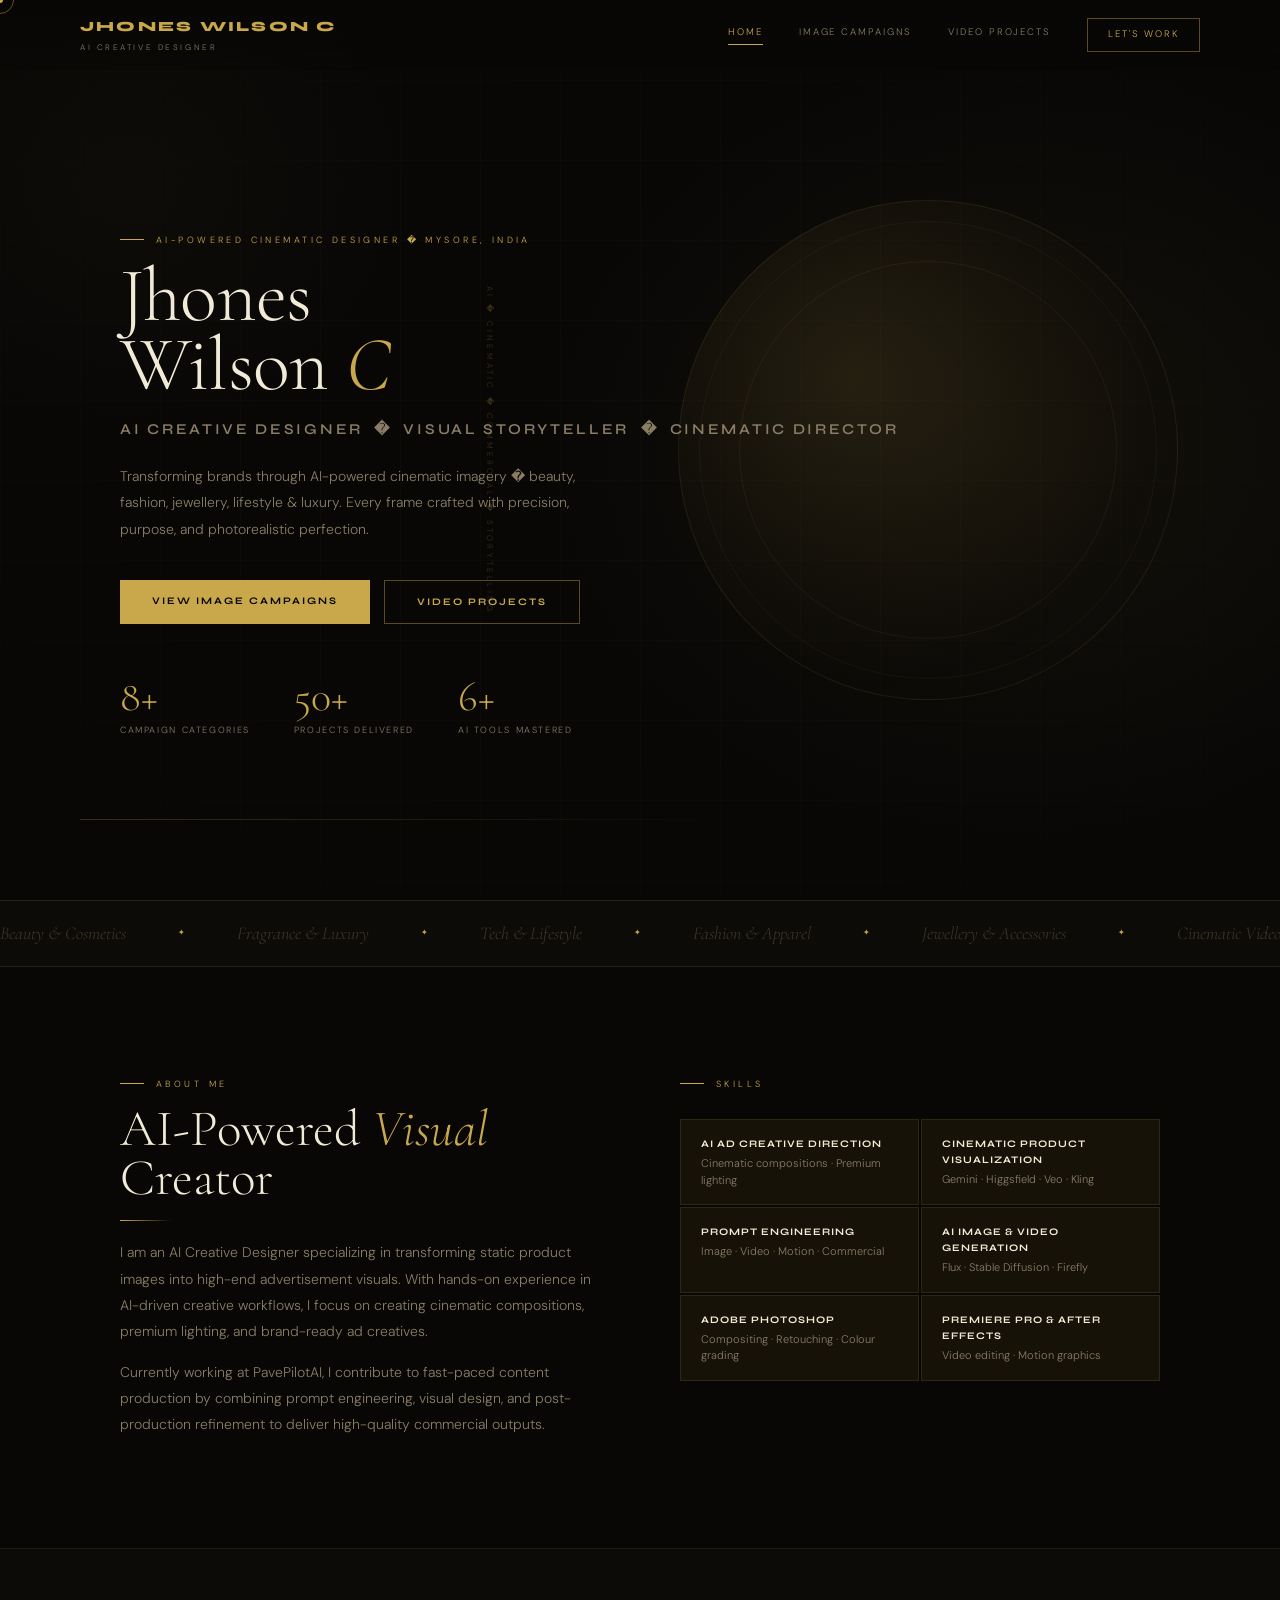
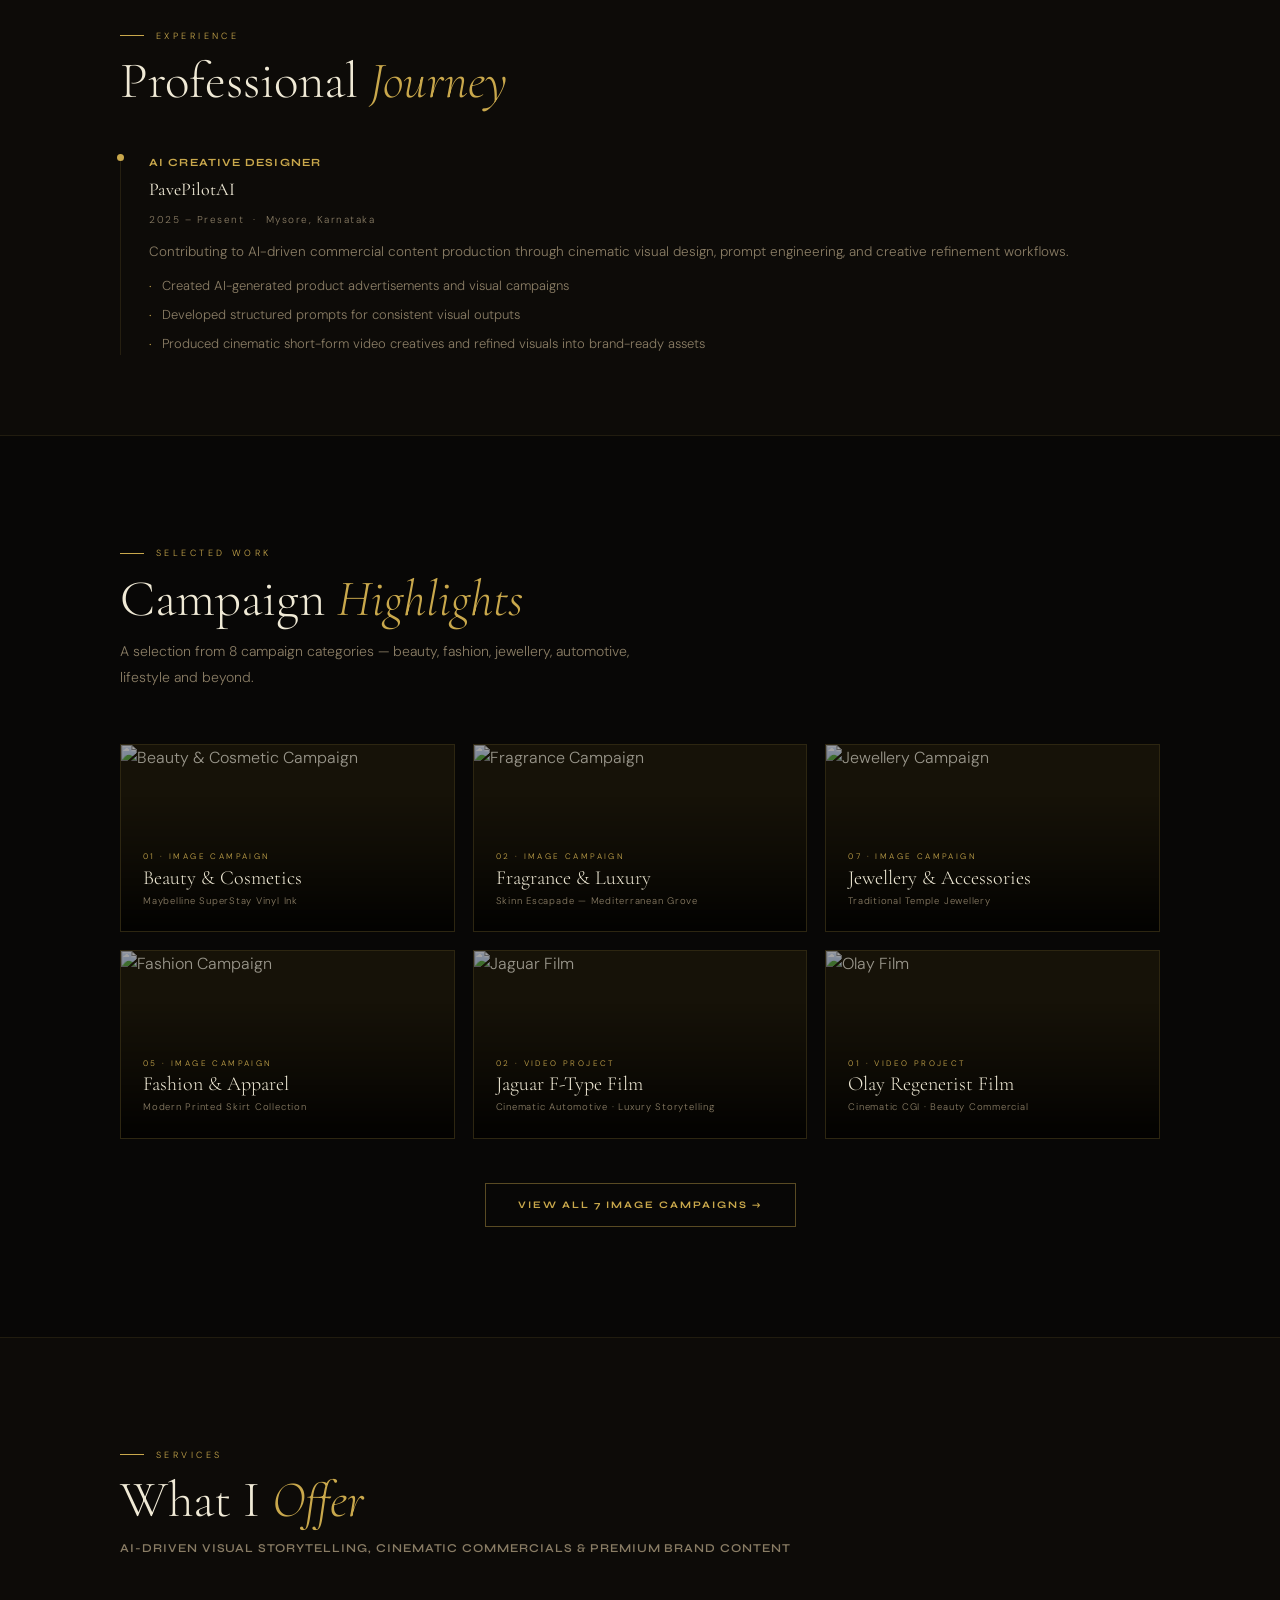
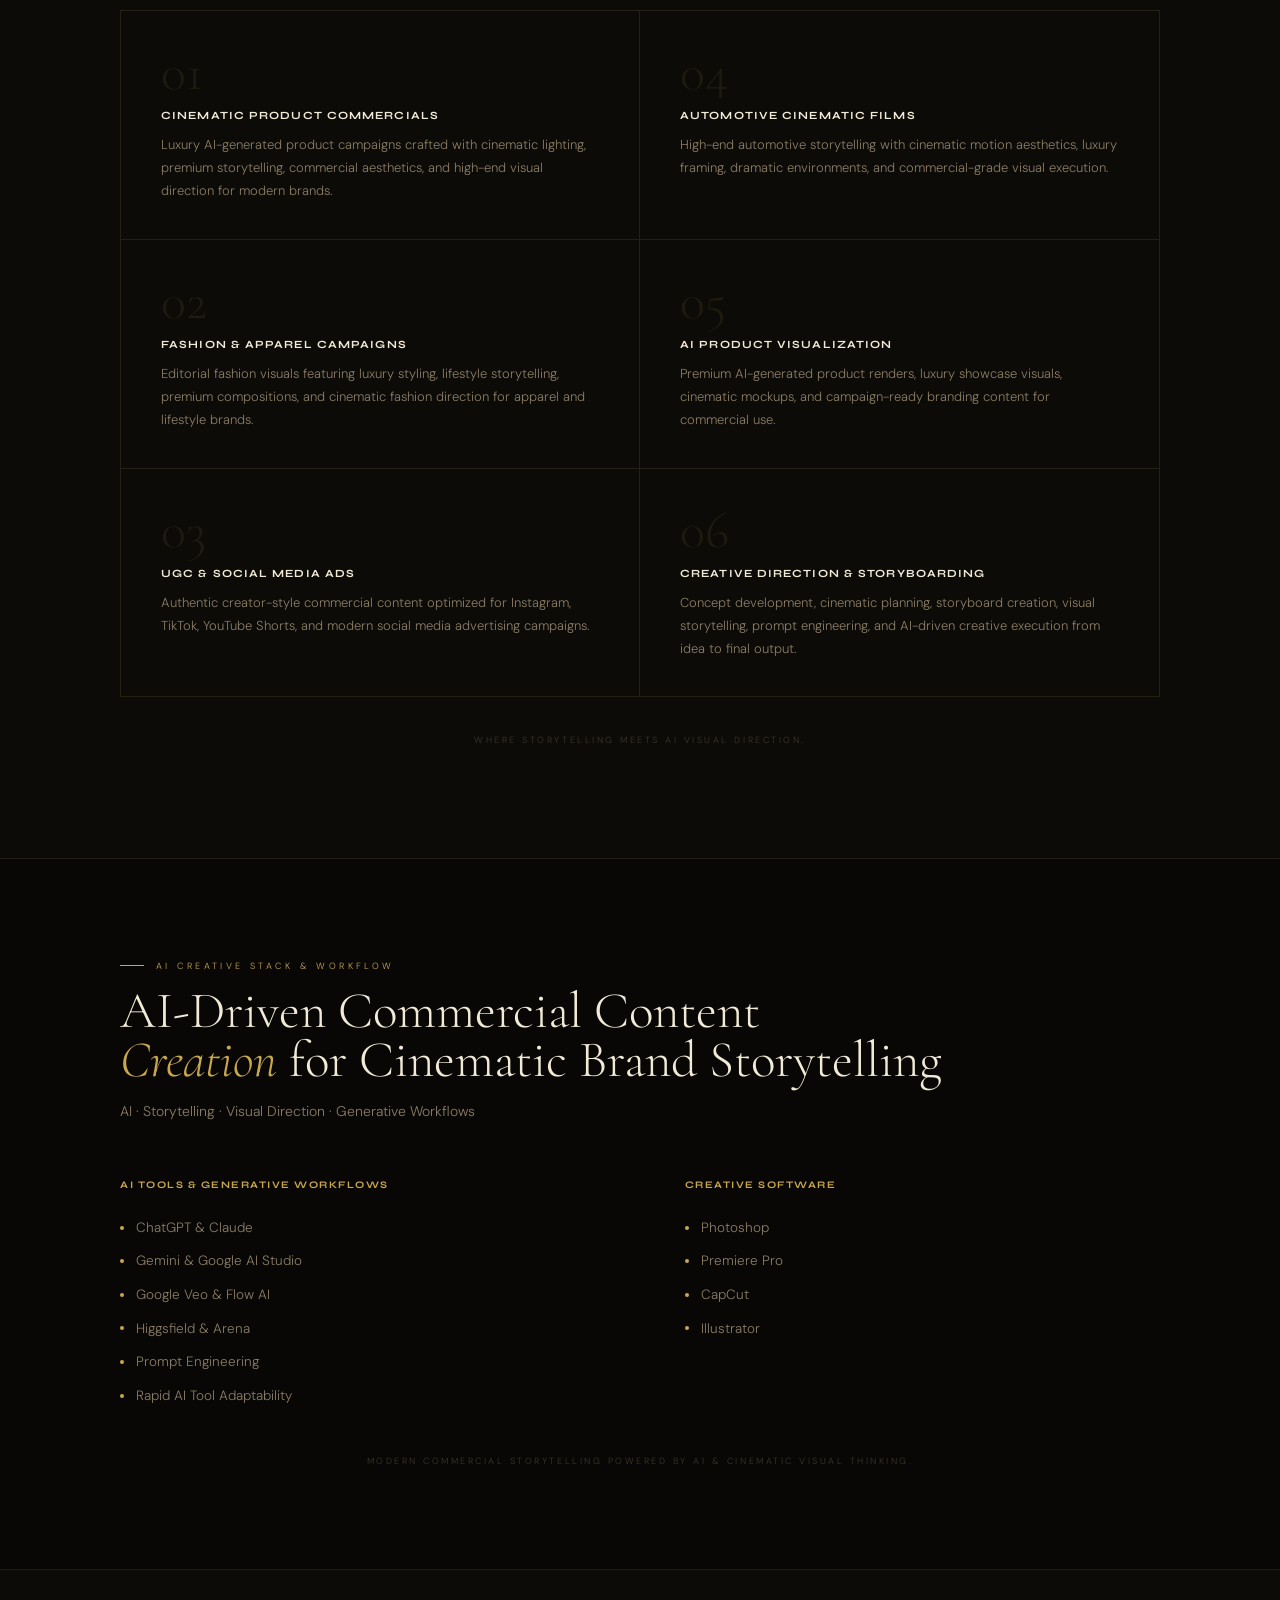
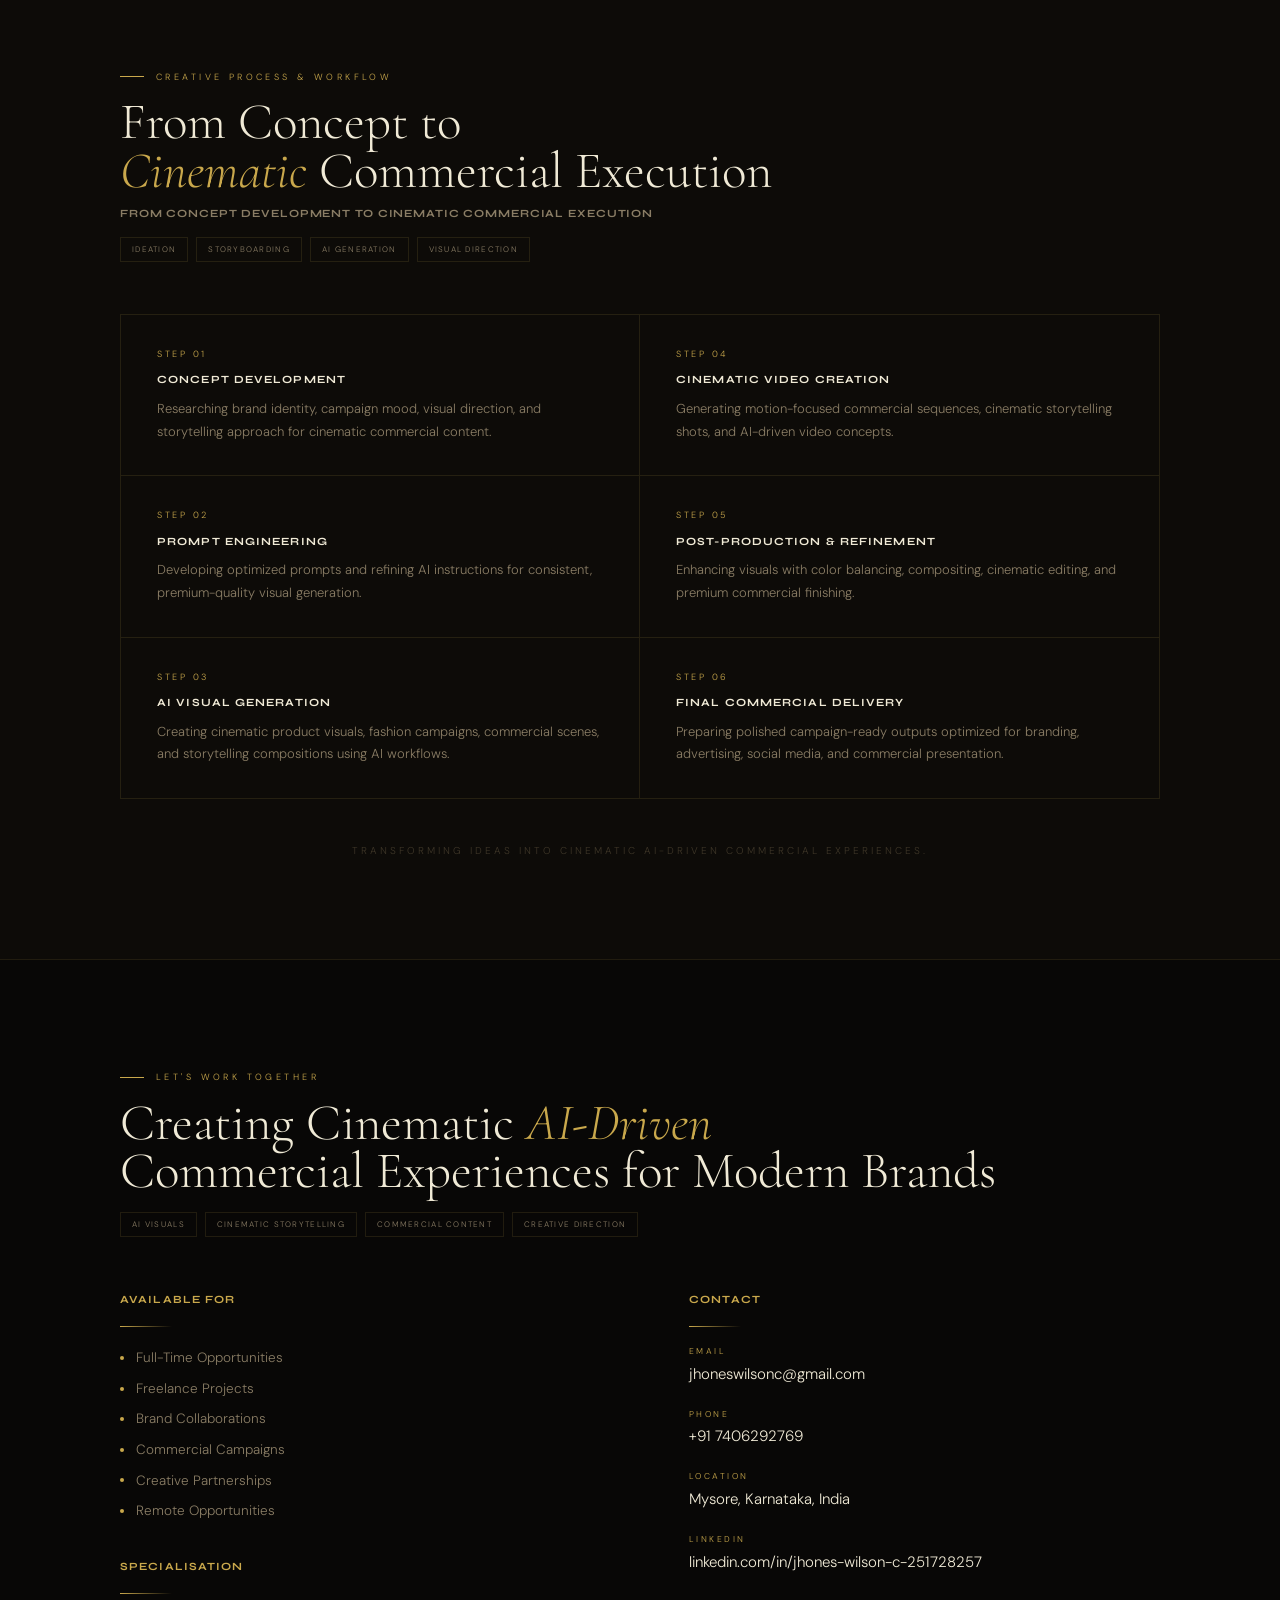
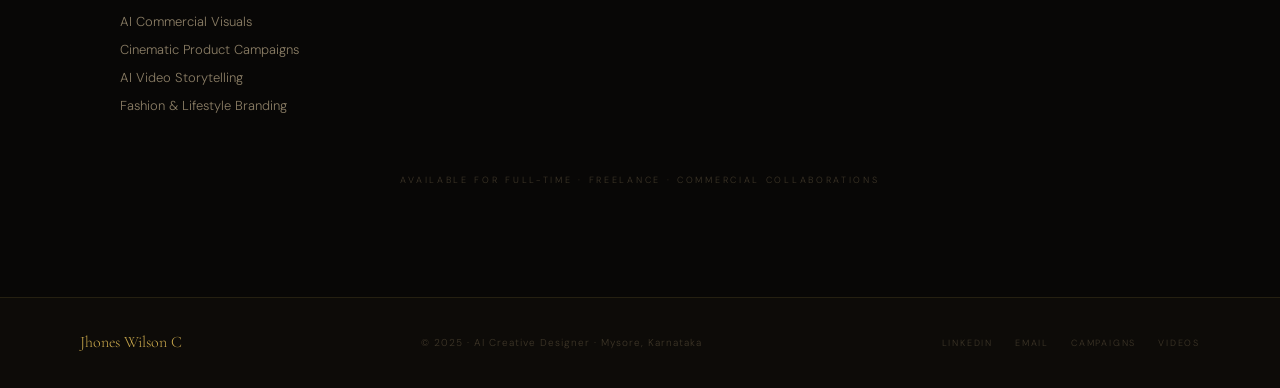
==== index.html @ eb91602b "Add files via upload" ====
<!DOCTYPE html>
<html lang="en">
<head>
  <meta charset="UTF-8">
  <meta name="viewport" content="width=device-width, initial-scale=1.0">
  <title>Jhones Wilson C — AI Creative Designer</title>
  <meta name="description" content="AI Creative Designer specializing in AI-powered cinematic product ads and visual content for modern brands.">
  <link rel="stylesheet" href="shared.css">
  <style>

  /* ── HERO ── */
  .hero {
    min-height: 100vh;
    display: flex;
    align-items: center;
    position: relative;
    overflow: hidden;
    padding-top: 70px;
  }
  .hero-bg {
    position: absolute; inset: 0;
    background:
      radial-gradient(ellipse 60% 70% at 80% 50%, rgba(201,168,76,.06) 0%, transparent 65%),
      radial-gradient(ellipse 40% 50% at 10% 20%, rgba(201,168,76,.03) 0%, transparent 60%);
  }
  /* Animated grid lines */
  .hero-grid {
    position: absolute; inset: 0;
    background-image:
      linear-gradient(rgba(201,168,76,.04) 1px, transparent 1px),
      linear-gradient(90deg, rgba(201,168,76,.04) 1px, transparent 1px);
    background-size: 80px 80px;
    opacity: .52;
    mask-image: radial-gradient(ellipse 80% 80% at 50% 50%, black 40%, transparent 100%);
  }
  /* Floating orb */
  .hero-orb {
    position: absolute; right: 8%; top: 50%;
    transform: translateY(-50%);
    width: min(500px, 42vw); height: min(500px, 42vw);
    border-radius: 50%;
    background: radial-gradient(circle at 35% 35%, rgba(201,168,76,.12) 0%, rgba(201,168,76,.04) 40%, transparent 70%);
    border: 1px solid rgba(201,168,76,.1);
    animation: orbFloat 8s ease-in-out infinite;
  }
  .hero-orb::before {
    content:''; position:absolute; inset:20px; border-radius:50%;
    border: 1px solid rgba(201,168,76,.06);
    animation: orbFloat 8s ease-in-out infinite reverse;
  }
  .hero-orb::after {
    content:''; position:absolute; inset:60px; border-radius:50%;
    border: 1px solid rgba(201,168,76,.08);
  }
  @keyframes orbFloat {
    0%,100% { transform:translateY(-50%) scale(1); }
    50%      { transform:translateY(calc(-50% - 18px)) scale(1.03); }
  }
  /* Vertical text decoration */
  .hero-vtext {
    position: absolute; right: calc(8% + min(500px,42vw) + 24px); top: 50%;
    transform: translateY(-50%) rotate(90deg);
    transform-origin: center;
    font-size: 8px; letter-spacing: .4em; text-transform: uppercase;
    color: rgba(201,168,76,.25); white-space: nowrap;
  }
    /* Horizontal decorative line */
  .hero-line {
    position: absolute; bottom: 80px; left: var(--pad); right: 42%;
    height: 1px;
    background: linear-gradient(to right, var(--gold), transparent);
    opacity: .25;
    animation: lineGrow 1.5s 1.2s both;
  }
  @keyframes lineGrow { from{transform:scaleX(0); transform-origin:left} to{transform:scaleX(1)} }

  .hero-inner {
    position: relative; z-index: 2;
    max-width: var(--max); margin: 0 auto; padding: 0 var(--pad);
    width: 100%;
    display: grid;
    justify-items: start;
    align-content: center;
  }
  .hero-eyebrow { animation: heroFU .8s .1s both; }
  .hero-name    { animation: heroFU .8s .25s both; }
  .hero-role    { animation: heroFU .8s .4s both; }
  .hero-desc    { animation: heroFU .8s .55s both; max-width: 500px; margin-top: 22px; }
  .hero-cta     { animation: heroFU .8s .7s both; display:flex; gap:14px; flex-wrap:wrap; margin-top:38px; }
  .hero-stats   { animation: heroFU .8s .85s both; display:flex; gap:44px; flex-wrap:wrap; margin-top:52px; }
  @keyframes heroFU { from{opacity:0;transform:translateY(22px)} to{opacity:1;transform:none} }

  .hero-role {
    font-family: 'Syne', sans-serif; font-size: clamp(11px,1.4vw,15px);
    font-weight: 600; letter-spacing: .18em; text-transform: uppercase;
    color: var(--muted); margin-top: 18px;
  }
  .stat-num { font-family:'Cormorant Garamond',serif; font-size:42px; font-weight:300; color:var(--gold); line-height:1; }
  .stat-lbl { font-size:9px; letter-spacing:.18em; text-transform:uppercase; color:var(--muted); margin-top:5px; }

  /* ── ABOUT ── */
  .about-section { padding: 110px 0; }
  .about-grid { display:grid; grid-template-columns:1fr 1fr; gap:80px; align-items:start; }
  .skills-grid { display:grid; grid-template-columns:1fr 1fr; gap:2px; margin-top:28px; }
  .skill-card {
    padding:16px 20px; background:var(--surf); border:1px solid var(--bdr);
    position:relative; overflow:hidden; transition:background .3s, border-color .3s;
  }
  .skill-card::before {
    content:''; position:absolute; left:0; top:0; bottom:0; width:2px;
    background:var(--gold); transform:scaleY(0); transform-origin:bottom; transition:transform .3s;
  }
  .skill-card:hover { background:var(--surf2); border-color:var(--bdr-h); }
  .skill-card:hover::before { transform:scaleY(1); }
  .skill-name { font-family:'Syne',sans-serif; font-size:10px; font-weight:700; letter-spacing:.1em; text-transform:uppercase; }
  .skill-tools { font-size:11px; color:var(--muted); margin-top:3px; line-height:1.5; }

  /* ── EXPERIENCE ── */
  .exp-section { padding:80px 0; }
  .exp-card { border-left:1px solid var(--bdr); padding-left:28px; position:relative; }
  .exp-card::before { content:''; position:absolute; left:-4px; top:0; width:7px; height:7px; border-radius:50%; background:var(--gold); }
  .exp-role { font-family:'Syne',sans-serif; font-size:11px; font-weight:700; letter-spacing:.1em; text-transform:uppercase; color:var(--gold); }
  .exp-company { font-size:18px; color:var(--txt); margin-top:4px; font-family:'Cormorant Garamond',serif; font-weight:400; }
  .exp-period { font-size:10px; letter-spacing:.15em; color:var(--muted); margin-top:8px; }
  .exp-desc { font-size:13.5px; color:var(--muted); margin-top:12px; line-height:1.78; }
  .exp-bullets { list-style:none; margin-top:12px; display:flex; flex-direction:column; gap:7px; }
  .exp-bullets li { font-size:13px; color:var(--muted); display:flex; gap:10px; align-items:flex-start; }
  .exp-bullets li::before { content:'·'; color:var(--gold); flex-shrink:0; margin-top:1px; }

  /* ── WORK PREVIEW ── */
  .work-section { padding:110px 0; }
  .preview-grid { display:grid; grid-template-columns:repeat(3,minmax(0,1fr)); gap:18px; margin-top:54px; align-items:stretch; }
  .preview-card {
    position:relative; overflow:hidden; background:var(--surf);
    aspect-ratio:16/9; min-height:100%; cursor:none; display:block;
    border:1px solid var(--bdr);
  }
  .preview-card img {
    width:100%; height:100%; object-fit:cover; object-position:center;
    transition:transform .85s cubic-bezier(.16,1,.3,1), filter .85s cubic-bezier(.16,1,.3,1);
    filter:brightness(.64) saturate(.86);
    will-change:transform;
  }
  .preview-card:hover img { transform:scale(1.045); filter:brightness(.86) saturate(1); }
  .preview-overlay {
    position:absolute; inset:0;
    background:linear-gradient(to top, rgba(0,0,0,.88) 0%, rgba(0,0,0,.32) 42%, transparent 72%);
    display:flex; flex-direction:column; justify-content:flex-end; padding:22px;
  }
  .preview-cat  { font-size:8px; letter-spacing:.3em; text-transform:uppercase; color:var(--gold); }
  .preview-title { font-family:'Cormorant Garamond',serif; font-size:20px; color:var(--txt); margin-top:4px; line-height:1.1; }
  .preview-sub  { font-size:9.5px; color:var(--muted); margin-top:5px; letter-spacing:.08em; }
  .preview-arr  { position:absolute; top:14px; right:14px; width:28px; height:28px; border:1px solid rgba(201,168,76,.3); display:flex; align-items:center; justify-content:center; color:var(--gold); font-size:12px; opacity:0; transition:opacity .3s; }
  .preview-card:hover .preview-arr { opacity:1; }
  .view-all-wrap { text-align:center; padding-top:44px; }

  /* ── SERVICES ── */
  .services-section { padding:110px 0; }
  .services-intro { font-family:'Syne',sans-serif; font-size:12px; font-weight:600; letter-spacing:.08em; text-transform:uppercase; color:var(--muted); max-width:800px; margin-top:14px; line-height:1.6; }
  .services-grid { display:grid; grid-template-columns:1fr 1fr; gap:0; margin-top:52px; border:1px solid var(--bdr); }
  .service-item {
    padding:36px 40px; border-right:1px solid var(--bdr); border-bottom:1px solid var(--bdr);
    position:relative; overflow:hidden; transition:background .35s;
  }
  .service-item:nth-child(even) { border-right:0; }
  .service-item:nth-last-child(-n+2) { border-bottom:0; }
  .service-item::after { content:''; position:absolute; bottom:0; left:40px; right:40px; height:1px; background:var(--gold); transform:scaleX(0); transition:transform .35s; }
  .service-item:hover { background:var(--surf); }
  .service-item:hover::after { transform:scaleX(1); }
  .service-num  { font-family:'Cormorant Garamond',serif; font-size:52px; font-weight:300; color:rgba(201,168,76,.1); line-height:1; }
  .service-name { font-family:'Syne',sans-serif; font-size:11px; font-weight:700; letter-spacing:.1em; text-transform:uppercase; margin-top:8px; }
  .service-desc { font-size:13px; color:var(--muted); margin-top:10px; line-height:1.75; }

  /* ── AI STACK ── */
  .stack-section { padding:100px 0; }
  .stack-cols { display:grid; grid-template-columns:1fr 1px 1fr; gap:0; margin-top:52px; align-items:start; }
  .stack-divider { background:var(--bdr); }
  .stack-col { padding:0 44px; }
  .stack-col:first-child { padding-left:0; }
  .stack-col:last-child  { padding-right:0; }
  .stack-col-title { font-family:'Syne',sans-serif; font-size:10px; font-weight:700; letter-spacing:.15em; text-transform:uppercase; color:var(--gold); margin-bottom:24px; }
  .stack-list { list-style:none; display:flex; flex-direction:column; gap:12px; }
  .stack-list li { font-size:13.5px; color:var(--muted); display:flex; align-items:center; gap:12px; }
  .stack-list li::before { content:''; width:4px; height:4px; background:var(--gold); border-radius:50%; flex-shrink:0; }

  /* ── WORKFLOW ── */
  .workflow-section { padding:100px 0; }
  .workflow-intro { font-family:'Syne',sans-serif; font-size:11px; font-weight:700; letter-spacing:.08em; text-transform:uppercase; color:var(--muted); margin-top:10px; }
  .workflow-tags  { display:flex; flex-wrap:wrap; gap:8px; margin-top:14px; }
  .workflow-grid  { display:grid; grid-template-columns:1fr 1fr; gap:0; margin-top:52px; border:1px solid var(--bdr); }
  .wf-item {
    padding:32px 36px; border-right:1px solid var(--bdr); border-bottom:1px solid var(--bdr);
    transition:background .3s;
  }
  .wf-item:nth-child(even) { border-right:0; }
  .wf-item:nth-last-child(-n+2) { border-bottom:0; }
  .wf-item:hover { background:var(--surf); }
  .wf-step { font-size:9px; letter-spacing:.28em; color:var(--gold); text-transform:uppercase; margin-bottom:10px; }
  .wf-title { font-family:'Syne',sans-serif; font-size:11px; font-weight:700; letter-spacing:.1em; text-transform:uppercase; }
  .wf-desc { font-size:13px; color:var(--muted); margin-top:9px; line-height:1.75; }
  .workflow-tagline { text-align:center; padding-top:44px; font-size:10px; letter-spacing:.3em; text-transform:uppercase; color:var(--dim); }

  /* ── CONTACT ── */
  .contact-section { padding:110px 0; }
  .contact-grid { display:grid; grid-template-columns:1fr 1px 1fr; gap:0; margin-top:54px; align-items:start; }
  .contact-divider { background:var(--bdr); }
  .contact-col { padding:0 48px; }
  .contact-col:first-child { padding-left:0; }
  .contact-col:last-child  { padding-right:0; }
  .avail-list { list-style:none; display:flex; flex-direction:column; gap:9px; margin-top:20px; }
  .avail-list li { font-size:13.5px; color:var(--muted); display:flex; align-items:center; gap:12px; }
  .avail-list li::before { content:''; width:4px; height:4px; background:var(--gold); border-radius:50%; flex-shrink:0; }
  .spec-list { list-style:none; display:flex; flex-direction:column; gap:7px; margin-top:14px; }
  .spec-list li { font-size:13px; color:var(--muted); }
  .contact-detail { display:flex; flex-direction:column; gap:22px; }
  .cd-label { font-size:8.5px; letter-spacing:.3em; text-transform:uppercase; color:var(--gold); margin-bottom:3px; }
  .cd-value { font-size:15px; color:var(--txt); }
  .cd-value a { color:var(--txt); transition:color .3s; }
  .cd-value a:hover { color:var(--gold); }
  .contact-tagline { text-align:center; padding-top:56px; font-size:9px; letter-spacing:.3em; text-transform:uppercase; color:var(--dim); }

  /* RESPONSIVE */
  @media(max-width:900px) {
    .about-grid, .contact-grid, .stack-cols { grid-template-columns:1fr; }
    .stack-divider, .contact-divider { display:none; }
    .stack-col, .contact-col { padding:0; }
    .stack-col + .stack-col { margin-top:36px; }
    .contact-col + .contact-col { margin-top:36px; }
    .services-grid, .workflow-grid { grid-template-columns:1fr; }
    .service-item { border-right:0; }
    .service-item:nth-last-child(-n+2) { border-bottom:1px solid var(--bdr); }
    .service-item:last-child { border-bottom:0; }
    .wf-item { border-right:0; }
    .wf-item:nth-last-child(-n+2) { border-bottom:1px solid var(--bdr); }
    .wf-item:last-child { border-bottom:0; }
    .preview-grid { grid-template-columns:1fr 1fr; gap:14px; }
    .hero-orb { display:none; }
    .hero-vtext { display:none; }
    .hero-stats { gap:24px; }
    .stat-num { font-size:32px; }
    .skills-grid { grid-template-columns:1fr; }
    .about-section, .work-section, .services-section, .stack-section, .workflow-section, .contact-section { padding:70px 0; }
    .exp-section { padding:60px 0; }
  }
  @media(max-width:620px) {
    .preview-grid { grid-template-columns:1fr; }
    .preview-overlay { padding:18px; }
    .hero-stats { margin-top:44px; padding-top:20px; }
  }
  </style>
</head>
<body>

<div class="cur"></div>
<div class="cur-r"></div>

<!-- NAV -->
<nav class="nav">
  <a class="nav-logo" href="index.html">
    <div class="nav-logo-main">JHONES WILSON C</div>
    <div class="nav-logo-sub">AI Creative Designer</div>
  </a>
  <div class="nav-links">
    <a href="index.html"   class="nav-a on">Home</a>
    <a href="images.html"  class="nav-a">Image Campaigns</a>
    <a href="videos.html"  class="nav-a">Video Projects</a>
    <a href="#contact"     class="nav-a nav-cta">Let's Work</a>
  </div>
  <button class="hamburger" onclick="toggleMob()">
    <span></span><span></span><span></span>
  </button>
</nav>
<div class="mob-nav">
  <a href="index.html"  onclick="toggleMob()">Home</a>
  <a href="images.html" onclick="toggleMob()">Image Campaigns</a>
  <a href="videos.html" onclick="toggleMob()">Video Projects</a>
  <a href="#contact"    onclick="toggleMob()">Let's Work</a>
</div>

<!-- LIGHTBOX -->
<div class="lb" id="lb" onclick="closeLB()">
  <button class="lb-close" onclick="closeLB()">✕</button>
  <img src="" alt="" onclick="event.stopPropagation()">
  <div class="lb-hint">ESC or click outside to close</div>
</div>

<!-- ══════════════════════════════════════ -->
<!-- HERO                                   -->
<!-- ══════════════════════════════════════ -->
<section class="hero">
  <div class="hero-bg"></div>
  <div class="hero-grid"></div>
  <div class="hero-orb"></div>
  <div class="hero-vtext">AI � CINEMATIC � COMMERCIAL � STORYTELLING</div>
  <div class="hero-line"></div>
  <div class="hero-inner">
    <div class="eyebrow hero-eyebrow">AI-Powered Cinematic Designer � Mysore, India</div>
    <h1 class="heading-xl hero-name">
      Jhones<br>Wilson <em class="gold">C</em>
    </h1>
    <p class="hero-role">AI Creative Designer &nbsp;�&nbsp; Visual Storyteller &nbsp;�&nbsp; Cinematic Director</p>
    <p class="body-text hero-desc">
      Transforming brands through AI-powered cinematic imagery � beauty, fashion, jewellery, lifestyle & luxury. Every frame crafted with precision, purpose, and photorealistic perfection.
    </p>
    <div class="hero-cta">
      <a href="images.html" class="btn btn-gold">View Image Campaigns</a>
      <a href="videos.html" class="btn btn-outline">Video Projects</a>
    </div>
    <div class="hero-stats">
      <div>
        <div class="stat-num">8+</div>
        <div class="stat-lbl">Campaign Categories</div>
      </div>
      <div>
        <div class="stat-num">50+</div>
        <div class="stat-lbl">Projects Delivered</div>
      </div>
      <div>
        <div class="stat-num">6+</div>
        <div class="stat-lbl">AI Tools Mastered</div>
      </div>
    </div>
  </div>
</section>

<!-- MARQUEE -->
<div class="mq-wrap">
  <div class="mq-track">
    <div class="mq-item">Beauty & Cosmetics</div>
    <div class="mq-item">Fragrance & Luxury</div>
    <div class="mq-item">Tech & Lifestyle</div>
    <div class="mq-item">Fashion & Apparel</div>
    <div class="mq-item">Jewellery & Accessories</div>
    <div class="mq-item">Cinematic Video</div>
    <div class="mq-item">Ethnic & Lifestyle</div>
    <div class="mq-item">Home & Lifestyle</div>
    <div class="mq-item">Beauty & Cosmetics</div>
    <div class="mq-item">Fragrance & Luxury</div>
    <div class="mq-item">Tech & Lifestyle</div>
    <div class="mq-item">Fashion & Apparel</div>
    <div class="mq-item">Jewellery & Accessories</div>
    <div class="mq-item">Cinematic Video</div>
    <div class="mq-item">Ethnic & Lifestyle</div>
    <div class="mq-item">Home & Lifestyle</div>
  </div>
</div>

<!-- ══════════════════════════════════════ -->
<!-- ABOUT                                  -->
<!-- ══════════════════════════════════════ -->
<section class="about-section" id="about">
  <div class="container">
    <div class="about-grid">

      <!-- LEFT: TEXT -->
      <div class="rv">
        <div class="eyebrow">About Me</div>
        <h2 class="heading-lg">AI-Powered <em class="gold">Visual</em><br>Creator</h2>
        <div class="rule"></div>
        <p class="body-text">
          I am an AI Creative Designer specializing in transforming static product images into high-end advertisement visuals. With hands-on experience in AI-driven creative workflows, I focus on creating cinematic compositions, premium lighting, and brand-ready ad creatives.
        </p>
        <p class="body-text" style="margin-top:14px;">
          Currently working at PavePilotAI, I contribute to fast-paced content production by combining prompt engineering, visual design, and post-production refinement to deliver high-quality commercial outputs.
        </p>
      </div>

      <!-- RIGHT: SKILLS -->
      <div class="rv d2">
        <div class="eyebrow">Skills</div>
        <div class="skills-grid">
          <div class="skill-card">
            <div class="skill-name">AI Ad Creative Direction</div>
            <div class="skill-tools">Cinematic compositions · Premium lighting</div>
          </div>
          <div class="skill-card">
            <div class="skill-name">Cinematic Product Visualization</div>
            <div class="skill-tools">Gemini · Higgsfield · Veo · Kling</div>
          </div>
          <div class="skill-card">
            <div class="skill-name">Prompt Engineering</div>
            <div class="skill-tools">Image · Video · Motion · Commercial</div>
          </div>
          <div class="skill-card">
            <div class="skill-name">AI Image & Video Generation</div>
            <div class="skill-tools">Flux · Stable Diffusion · Firefly</div>
          </div>
          <div class="skill-card">
            <div class="skill-name">Adobe Photoshop</div>
            <div class="skill-tools">Compositing · Retouching · Colour grading</div>
          </div>
          <div class="skill-card">
            <div class="skill-name">Premiere Pro & After Effects</div>
            <div class="skill-tools">Video editing · Motion graphics</div>
          </div>
        </div>
      </div>

    </div>
  </div>
</section>

<div class="section-divider"></div>

<!-- ══════════════════════════════════════ -->
<!-- EXPERIENCE                             -->
<!-- ══════════════════════════════════════ -->
<section class="exp-section section-alt" id="experience">
  <div class="container">
    <div class="rv"><div class="eyebrow">Experience</div><h2 class="heading-lg">Professional <em class="gold">Journey</em></h2></div>
    <div style="margin-top:48px; display:flex; flex-direction:column; gap:40px;">

      <div class="exp-card rv d1">
        <div class="exp-role">AI Creative Designer</div>
        <div class="exp-company">PavePilotAI</div>
        <div class="exp-period">2025 – Present &nbsp;·&nbsp; Mysore, Karnataka</div>
        <p class="exp-desc">Contributing to AI-driven commercial content production through cinematic visual design, prompt engineering, and creative refinement workflows.</p>
        <ul class="exp-bullets">
          <li>Created AI-generated product advertisements and visual campaigns</li>
          <li>Developed structured prompts for consistent visual outputs</li>
          <li>Produced cinematic short-form video creatives and refined visuals into brand-ready assets</li>
        </ul>
      </div>

    </div>
  </div>
</section>

<div class="section-divider"></div>

<!-- ══════════════════════════════════════ -->
<!-- WORK PREVIEW                           -->
<!-- ══════════════════════════════════════ -->
<section class="work-section" id="work">
  <div class="container">
    <div class="rv">
      <div class="eyebrow">Selected Work</div>
      <h2 class="heading-lg">Campaign <em class="gold">Highlights</em></h2>
    </div>
    <p class="body-text rv d1" style="max-width:560px; margin-top:14px;">
      A selection from 8 campaign categories — beauty, fashion, jewellery, automotive, lifestyle and beyond.
    </p>

    <div class="preview-grid">
      <a href="images.html" class="preview-card rv d1">
        <img src="assets/beauty.jpg" alt="Beauty & Cosmetic Campaign">
        <div class="preview-overlay">
          <div class="preview-cat">01 · Image Campaign</div>
          <div class="preview-title">Beauty & Cosmetics</div>
          <div class="preview-sub">Maybelline SuperStay Vinyl Ink</div>
        </div>
        <div class="preview-arr">→</div>
      </a>
      <a href="images.html" class="preview-card rv d2">
        <img src="assets/fragrance.jpg" alt="Fragrance Campaign">
        <div class="preview-overlay">
          <div class="preview-cat">02 · Image Campaign</div>
          <div class="preview-title">Fragrance & Luxury</div>
          <div class="preview-sub">Skinn Escapade — Mediterranean Grove</div>
        </div>
        <div class="preview-arr">→</div>
      </a>
      <a href="images.html" class="preview-card rv d3">
        <img src="assets/jewellery.jpg" alt="Jewellery Campaign">
        <div class="preview-overlay">
          <div class="preview-cat">07 · Image Campaign</div>
          <div class="preview-title">Jewellery & Accessories</div>
          <div class="preview-sub">Traditional Temple Jewellery</div>
        </div>
        <div class="preview-arr">→</div>
      </a>
      <a href="images.html" class="preview-card rv d1">
        <img src="assets/fashion.jpg" alt="Fashion Campaign">
        <div class="preview-overlay">
          <div class="preview-cat">05 · Image Campaign</div>
          <div class="preview-title">Fashion & Apparel</div>
          <div class="preview-sub">Modern Printed Skirt Collection</div>
        </div>
        <div class="preview-arr">→</div>
      </a>
      <a href="videos.html" class="preview-card rv d2">
        <img src="assets/vid_jaguar.jpg" alt="Jaguar Film">
        <div class="preview-overlay">
          <div class="preview-cat">02 · Video Project</div>
          <div class="preview-title">Jaguar F-Type Film</div>
          <div class="preview-sub">Cinematic Automotive · Luxury Storytelling</div>
        </div>
        <div class="preview-arr">→</div>
      </a>
      <a href="videos.html" class="preview-card rv d3">
        <img src="assets/vid_olay.jpg" alt="Olay Film">
        <div class="preview-overlay">
          <div class="preview-cat">01 · Video Project</div>
          <div class="preview-title">Olay Regenerist Film</div>
          <div class="preview-sub">Cinematic CGI · Beauty Commercial</div>
        </div>
        <div class="preview-arr">→</div>
      </a>
    </div>

    <div class="view-all-wrap rv">
      <a href="images.html" class="btn btn-outline">View All 7 Image Campaigns →</a>
    </div>
  </div>
</section>

<div class="section-divider"></div>

<!-- ══════════════════════════════════════ -->
<!-- SERVICES                               -->
<!-- ══════════════════════════════════════ -->
<section class="services-section section-alt" id="services">
  <div class="container">
    <div class="rv">
      <div class="eyebrow">Services</div>
      <h2 class="heading-lg">What I <em class="gold">Offer</em></h2>
    </div>
    <p class="services-intro rv d1">AI-Driven Visual Storytelling, Cinematic Commercials & Premium Brand Content</p>

    <div class="services-grid rv d2">
      <div class="service-item">
        <div class="service-num">01</div>
        <div class="service-name">Cinematic Product Commercials</div>
        <p class="service-desc">Luxury AI-generated product campaigns crafted with cinematic lighting, premium storytelling, commercial aesthetics, and high-end visual direction for modern brands.</p>
      </div>
      <div class="service-item">
        <div class="service-num">04</div>
        <div class="service-name">Automotive Cinematic Films</div>
        <p class="service-desc">High-end automotive storytelling with cinematic motion aesthetics, luxury framing, dramatic environments, and commercial-grade visual execution.</p>
      </div>
      <div class="service-item">
        <div class="service-num">02</div>
        <div class="service-name">Fashion & Apparel Campaigns</div>
        <p class="service-desc">Editorial fashion visuals featuring luxury styling, lifestyle storytelling, premium compositions, and cinematic fashion direction for apparel and lifestyle brands.</p>
      </div>
      <div class="service-item">
        <div class="service-num">05</div>
        <div class="service-name">AI Product Visualization</div>
        <p class="service-desc">Premium AI-generated product renders, luxury showcase visuals, cinematic mockups, and campaign-ready branding content for commercial use.</p>
      </div>
      <div class="service-item">
        <div class="service-num">03</div>
        <div class="service-name">UGC & Social Media Ads</div>
        <p class="service-desc">Authentic creator-style commercial content optimized for Instagram, TikTok, YouTube Shorts, and modern social media advertising campaigns.</p>
      </div>
      <div class="service-item">
        <div class="service-num">06</div>
        <div class="service-name">Creative Direction & Storyboarding</div>
        <p class="service-desc">Concept development, cinematic planning, storyboard creation, visual storytelling, prompt engineering, and AI-driven creative execution from idea to final output.</p>
      </div>
    </div>

    <p style="text-align:center; font-size:9px; letter-spacing:.28em; text-transform:uppercase; color:var(--dim); margin-top:36px;" class="rv">
      Where storytelling meets AI visual direction.
    </p>
  </div>
</section>

<div class="section-divider"></div>

<!-- ══════════════════════════════════════ -->
<!-- AI CREATIVE STACK                      -->
<!-- ══════════════════════════════════════ -->
<section class="stack-section" id="stack">
  <div class="container">
    <div class="rv">
      <div class="eyebrow">AI Creative Stack & Workflow</div>
      <h2 class="heading-lg">AI-Driven Commercial Content<br><em class="gold">Creation</em> for Cinematic Brand Storytelling</h2>
    </div>
    <p class="body-text rv d1" style="margin-top:14px; max-width:640px;">
      AI · Storytelling · Visual Direction · Generative Workflows
    </p>

    <div class="stack-cols rv d2">
      <div class="stack-col">
        <div class="stack-col-title">AI Tools & Generative Workflows</div>
        <ul class="stack-list">
          <li>ChatGPT & Claude</li>
          <li>Gemini & Google AI Studio</li>
          <li>Google Veo & Flow AI</li>
          <li>Higgsfield & Arena</li>
          <li>Prompt Engineering</li>
          <li>Rapid AI Tool Adaptability</li>
        </ul>
      </div>
      <div class="stack-divider"></div>
      <div class="stack-col">
        <div class="stack-col-title">Creative Software</div>
        <ul class="stack-list">
          <li>Photoshop</li>
          <li>Premiere Pro</li>
          <li>CapCut</li>
          <li>Illustrator</li>
        </ul>
      </div>
    </div>

    <p style="text-align:center; font-size:9px; letter-spacing:.28em; text-transform:uppercase; color:var(--dim); margin-top:48px;" class="rv">
      Modern commercial storytelling powered by AI & cinematic visual thinking.
    </p>
  </div>
</section>

<div class="section-divider"></div>

<!-- ══════════════════════════════════════ -->
<!-- WORKFLOW                               -->
<!-- ══════════════════════════════════════ -->
<section class="workflow-section section-alt">
  <div class="container">
    <div class="rv">
      <div class="eyebrow">Creative Process & Workflow</div>
      <h2 class="heading-lg">From Concept to<br><em class="gold">Cinematic</em> Commercial Execution</h2>
    </div>
    <p class="workflow-intro rv d1">From concept development to cinematic commercial execution</p>
    <div class="workflow-tags rv d2">
      <span class="tag">Ideation</span>
      <span class="tag">Storyboarding</span>
      <span class="tag">AI Generation</span>
      <span class="tag">Visual Direction</span>
    </div>

    <div class="workflow-grid rv d3">
      <div class="wf-item">
        <div class="wf-step">Step 01</div>
        <div class="wf-title">Concept Development</div>
        <p class="wf-desc">Researching brand identity, campaign mood, visual direction, and storytelling approach for cinematic commercial content.</p>
      </div>
      <div class="wf-item">
        <div class="wf-step">Step 04</div>
        <div class="wf-title">Cinematic Video Creation</div>
        <p class="wf-desc">Generating motion-focused commercial sequences, cinematic storytelling shots, and AI-driven video concepts.</p>
      </div>
      <div class="wf-item">
        <div class="wf-step">Step 02</div>
        <div class="wf-title">Prompt Engineering</div>
        <p class="wf-desc">Developing optimized prompts and refining AI instructions for consistent, premium-quality visual generation.</p>
      </div>
      <div class="wf-item">
        <div class="wf-step">Step 05</div>
        <div class="wf-title">Post-Production & Refinement</div>
        <p class="wf-desc">Enhancing visuals with color balancing, compositing, cinematic editing, and premium commercial finishing.</p>
      </div>
      <div class="wf-item">
        <div class="wf-step">Step 03</div>
        <div class="wf-title">AI Visual Generation</div>
        <p class="wf-desc">Creating cinematic product visuals, fashion campaigns, commercial scenes, and storytelling compositions using AI workflows.</p>
      </div>
      <div class="wf-item">
        <div class="wf-step">Step 06</div>
        <div class="wf-title">Final Commercial Delivery</div>
        <p class="wf-desc">Preparing polished campaign-ready outputs optimized for branding, advertising, social media, and commercial presentation.</p>
      </div>
    </div>

    <p class="workflow-tagline rv">Transforming ideas into cinematic AI-driven commercial experiences.</p>
  </div>
</section>

<div class="section-divider"></div>

<!-- ══════════════════════════════════════ -->
<!-- CONTACT                                -->
<!-- ══════════════════════════════════════ -->
<section class="contact-section" id="contact">
  <div class="container">
    <div class="rv">
      <div class="eyebrow">Let's Work Together</div>
      <h2 class="heading-lg">Creating Cinematic <em class="gold">AI-Driven</em><br>Commercial Experiences for Modern Brands</h2>
    </div>
    <div class="tag-row rv d1" style="margin-top:16px;">
      <span class="tag">AI Visuals</span>
      <span class="tag">Cinematic Storytelling</span>
      <span class="tag">Commercial Content</span>
      <span class="tag">Creative Direction</span>
    </div>

    <div class="contact-grid rv d2">
      <!-- LEFT: AVAILABILITY -->
      <div class="contact-col">
        <div class="heading-sm" style="margin-bottom:4px;">Available For</div>
        <div class="rule"></div>
        <ul class="avail-list">
          <li>Full-Time Opportunities</li>
          <li>Freelance Projects</li>
          <li>Brand Collaborations</li>
          <li>Commercial Campaigns</li>
          <li>Creative Partnerships</li>
          <li>Remote Opportunities</li>
        </ul>

        <div class="heading-sm" style="margin-top:36px; margin-bottom:4px;">Specialisation</div>
        <div class="rule"></div>
        <ul class="spec-list">
          <li>AI Commercial Visuals</li>
          <li>Cinematic Product Campaigns</li>
          <li>AI Video Storytelling</li>
          <li>Fashion & Lifestyle Branding</li>
        </ul>
      </div>

      <div class="contact-divider"></div>

      <!-- RIGHT: CONTACT DETAILS -->
      <div class="contact-col">
        <div class="heading-sm" style="margin-bottom:4px;">Contact</div>
        <div class="rule"></div>
        <div class="contact-detail">
          <div>
            <div class="cd-label">Email</div>
            <div class="cd-value"><a href="mailto:jhoneswilsonc@gmail.com">jhoneswilsonc@gmail.com</a></div>
          </div>
          <div>
            <div class="cd-label">Phone</div>
            <div class="cd-value"><a href="tel:+917406292769">+91 7406292769</a></div>
          </div>
          <div>
            <div class="cd-label">Location</div>
            <div class="cd-value">Mysore, Karnataka, India</div>
          </div>
          <div>
            <div class="cd-label">LinkedIn</div>
            <div class="cd-value">
              <a href="https://linkedin.com/in/jhones-wilson-c-251728257" target="_blank">
                linkedin.com/in/jhones-wilson-c-251728257
              </a>
            </div>
          </div>
        </div>
      </div>
    </div>

    <p class="contact-tagline rv">Available for Full-Time · Freelance · Commercial Collaborations</p>
  </div>
</section>

<!-- FOOTER -->
<footer class="footer">
  <div class="footer-logo">Jhones Wilson C</div>
  <p class="footer-copy">© 2025 · AI Creative Designer · Mysore, Karnataka</p>
  <div class="footer-links">
    <a href="https://linkedin.com/in/jhones-wilson-c-251728257" target="_blank">LinkedIn</a>
    <a href="mailto:jhoneswilsonc@gmail.com">Email</a>
    <a href="images.html">Campaigns</a>
    <a href="videos.html">Videos</a>
  </div>
</footer>

<script src="shared.js"></script>
</body>
</html>
---- shared.css ----
@import url('https://fonts.googleapis.com/css2?family=Cormorant+Garamond:ital,wght@0,300;0,400;0,600;1,300;1,400&family=Syne:wght@400;600;700;800&family=DM+Sans:ital,wght@0,300;0,400;0,500;1,300&display=swap');

/* ── TOKENS ─────────────────────────────── */
:root {
  --gold:    #C9A84C;
  --gold-l:  #E2C06A;
  --bg:      #080706;
  --bg2:     #0D0B08;
  --bg3:     #111009;
  --surf:    #161208;
  --surf2:   #1E180A;
  --txt:     #F0EAD6;
  --muted:   #8A7D65;
  --dim:     #3E3628;
  --bdr:     rgba(201,168,76,.13);
  --bdr-h:   rgba(201,168,76,.42);
  --max:     1200px;
  --pad:     80px;
}

/* ── RESET ───────────────────────────────── */
*, *::before, *::after { margin:0; padding:0; box-sizing:border-box; }
html { scroll-behavior:smooth; font-size:16px; }
body { background:var(--bg); color:var(--txt); font-family:'DM Sans',sans-serif; font-weight:300; line-height:1.6; overflow-x:hidden; cursor:none; }
img { display:block; max-width:100%; height:auto; }
a { text-decoration:none; color:inherit; }

/* ── CURSOR ──────────────────────────────── */
.cur  { position:fixed; width:6px; height:6px; background:var(--gold); border-radius:50%; pointer-events:none; z-index:9999; transform:translate(-50%,-50%); }
.cur-r{ position:fixed; width:28px; height:28px; border:1px solid rgba(201,168,76,.45); border-radius:50%; pointer-events:none; z-index:9998; transform:translate(-50%,-50%); transition:all .18s ease; }
.cur-r.h { transform:translate(-50%,-50%) scale(2.5); border-color:var(--gold); }

/* ── NAV ─────────────────────────────────── */
.nav {
  position:fixed; top:0; left:0; right:0; z-index:300;
  display:flex; align-items:center; justify-content:space-between;
  padding:0 var(--pad);
  height:70px;
  background:linear-gradient(to bottom, rgba(8,7,6,.97) 0%, rgba(8,7,6,0) 100%);
  backdrop-filter:blur(16px);
  transition:background .35s;
}
.nav.stuck { background:rgba(8,7,6,.97); border-bottom:1px solid var(--bdr); }

.nav-logo { display:flex; flex-direction:column; gap:2px; }
.nav-logo-main { font-family:'Syne',sans-serif; font-size:14px; font-weight:800; letter-spacing:.16em; color:var(--gold); }
.nav-logo-sub  { font-size:8px; letter-spacing:.32em; text-transform:uppercase; color:var(--muted); }

.nav-links { display:flex; align-items:center; gap:36px; }
.nav-a {
  font-size:9.5px; letter-spacing:.2em; text-transform:uppercase;
  color:var(--muted); transition:color .3s; position:relative; padding-bottom:4px;
}
.nav-a::after { content:''; position:absolute; bottom:0; left:0; right:100%; height:1px; background:var(--gold); transition:right .3s; }
.nav-a:hover, .nav-a.on { color:var(--gold); }
.nav-a:hover::after, .nav-a.on::after { right:0; }
.nav-cta {
  padding:8px 20px; border:1px solid var(--bdr-h); color:var(--gold) !important;
  font-size:9.5px; letter-spacing:.2em; text-transform:uppercase; transition:all .3s;
}
.nav-cta:hover { background:rgba(201,168,76,.08); }
.nav-cta::after { display:none !important; }

.hamburger { display:none; flex-direction:column; gap:5px; background:none; border:none; cursor:none; }
.hamburger span { width:22px; height:1px; background:var(--gold); display:block; transition:all .3s; }
.mob-nav { display:none; position:fixed; top:70px; left:0; right:0; z-index:299; background:rgba(8,7,6,.98); border-bottom:1px solid var(--bdr); flex-direction:column; }
.mob-nav a { display:block; padding:15px 24px; font-size:11px; letter-spacing:.18em; text-transform:uppercase; color:var(--muted); border-bottom:1px solid var(--bdr); transition:color .3s; }
.mob-nav a:hover { color:var(--gold); }
.mob-nav.open { display:flex; }

/* ── LAYOUT WRAPPERS ─────────────────────── */
.container { max-width:var(--max); margin:0 auto; padding:0 var(--pad); }
section { position:relative; }

/* ── LIGHTBOX ────────────────────────────── */
.lb { display:none; position:fixed; inset:0; background:rgba(0,0,0,.96); z-index:500; flex-direction:column; align-items:center; justify-content:center; gap:14px; }
.lb.open { display:flex; }
.lb img { max-width:90vw; max-height:84vh; object-fit:contain; }
.lb-close { position:absolute; top:18px; right:24px; font-size:22px; color:var(--gold); background:none; border:none; cursor:none; line-height:1; transition:color .2s; }
.lb-close:hover { color:var(--gold-l); }
.lb-hint { font-size:9px; letter-spacing:.24em; text-transform:uppercase; color:var(--muted); }

/* ── TYPOGRAPHY UTILS ────────────────────── */
.eyebrow {
  display:flex; align-items:center; gap:12px;
  font-size:9px; letter-spacing:.38em; text-transform:uppercase; color:var(--gold);
  margin-bottom:14px;
}
.eyebrow::before { content:''; width:24px; height:1px; background:var(--gold); flex-shrink:0; }

.heading-xl { font-family:'Cormorant Garamond',serif; font-size:clamp(44px,6vw,88px); font-weight:300; line-height:.9; letter-spacing:-.01em; }
.heading-lg { font-family:'Cormorant Garamond',serif; font-size:clamp(32px,4vw,58px); font-weight:300; line-height:.95; }
.heading-md { font-family:'Cormorant Garamond',serif; font-size:clamp(24px,2.8vw,40px); font-weight:300; line-height:1.05; }
.heading-sm { font-family:'Syne',sans-serif; font-size:11px; font-weight:700; letter-spacing:.1em; text-transform:uppercase; color:var(--gold); }
em.gold { font-style:italic; color:var(--gold); }

.body-text { font-size:14px; line-height:1.88; color:var(--muted); }
.rule { width:52px; height:1px; background:linear-gradient(to right,var(--gold),transparent); margin:18px 0; }

/* ── BUTTONS ─────────────────────────────── */
.btn { display:inline-block; font-family:'Syne',sans-serif; font-size:10px; font-weight:700; letter-spacing:.2em; text-transform:uppercase; padding:13px 32px; transition:all .3s; cursor:none; }
.btn-gold { background:var(--gold); color:#080706; }
.btn-gold:hover { background:var(--gold-l); }
.btn-outline { border:1px solid var(--bdr-h); color:var(--gold); }
.btn-outline:hover { background:rgba(201,168,76,.08); }

/* ── TAGS ────────────────────────────────── */
.tag-row { display:flex; flex-wrap:wrap; gap:8px; margin-top:14px; }
.tag { font-size:8px; letter-spacing:.16em; text-transform:uppercase; border:1px solid var(--bdr); color:var(--muted); padding:5px 11px; transition:all .3s; }
.tag:hover { border-color:var(--bdr-h); color:var(--gold); }

/* ── CLICKABLE IMAGE ─────────────────────── */
.ci { position:relative; overflow:hidden; cursor:none; background:var(--surf); aspect-ratio:16/9; border:1px solid var(--bdr); }
.ci img { width:100%; height:100%; object-fit:cover; object-position:center; transition:transform .85s cubic-bezier(.16,1,.3,1), filter .85s cubic-bezier(.16,1,.3,1); filter:brightness(.9); will-change:transform; }
.ci:hover img { transform:scale(1.035); filter:brightness(1); }
.ci-badge {
  position:absolute; bottom:16px; right:16px;
  font-size:8.5px; letter-spacing:.22em; text-transform:uppercase;
  color:var(--gold); background:rgba(0,0,0,.65); border:1px solid var(--bdr-h);
  padding:5px 12px; opacity:0; transition:opacity .3s; display:flex; align-items:center; gap:6px;
}
.ci-badge::before { content:'⊕'; font-size:13px; }
.ci:hover .ci-badge { opacity:1; }

/* ── REVEAL ──────────────────────────────── */
.rv { opacity:0; transform:translateY(24px); transition:opacity .7s cubic-bezier(.4,0,.2,1), transform .7s cubic-bezier(.4,0,.2,1); }
.rv.v { opacity:1; transform:none; }
.rv.d1{transition-delay:.08s} .rv.d2{transition-delay:.16s} .rv.d3{transition-delay:.24s}
.rv.d4{transition-delay:.32s} .rv.d5{transition-delay:.40s} .rv.d6{transition-delay:.48s}

/* ── MARQUEE ─────────────────────────────── */
.mq-wrap { overflow:hidden; padding:18px 0; border-top:1px solid var(--bdr); border-bottom:1px solid var(--bdr); background:var(--bg2); }
.mq-track { display:flex; gap:52px; width:max-content; animation:mq 26s linear infinite; }
.mq-item { font-family:'Cormorant Garamond',serif; font-size:18px; font-weight:300; font-style:italic; color:var(--dim); white-space:nowrap; display:flex; align-items:center; gap:52px; }
.mq-item::after { content:'✦'; font-style:normal; font-size:8px; color:var(--gold); }
@keyframes mq { from{transform:translateX(0)} to{transform:translateX(-50%)} }

/* ── DIVIDERS ────────────────────────────── */
.section-divider { width:100%; height:1px; background:var(--bdr); }
.section-alt { background:var(--bg2); }

/* ── FOOTER ──────────────────────────────── */
.footer { padding:32px var(--pad); border-top:1px solid var(--bdr); background:var(--bg2); display:flex; align-items:center; justify-content:space-between; flex-wrap:wrap; gap:16px; }
.footer-logo { font-family:'Cormorant Garamond',serif; font-size:16px; font-weight:300; color:var(--gold); }
.footer-copy { font-size:10px; color:var(--dim); letter-spacing:.1em; }
.footer-links { display:flex; gap:22px; }
.footer-links a { font-size:9px; letter-spacing:.2em; text-transform:uppercase; color:var(--dim); transition:color .3s; }
.footer-links a:hover { color:var(--gold); }

/* ── RESPONSIVE ──────────────────────────── */
@media (max-width:900px) {
  :root { --pad:24px; }
  .nav { padding:0 24px; }
  .nav-links { display:none; }
  .hamburger { display:flex; }
  .footer { flex-direction:column; text-align:center; }
}
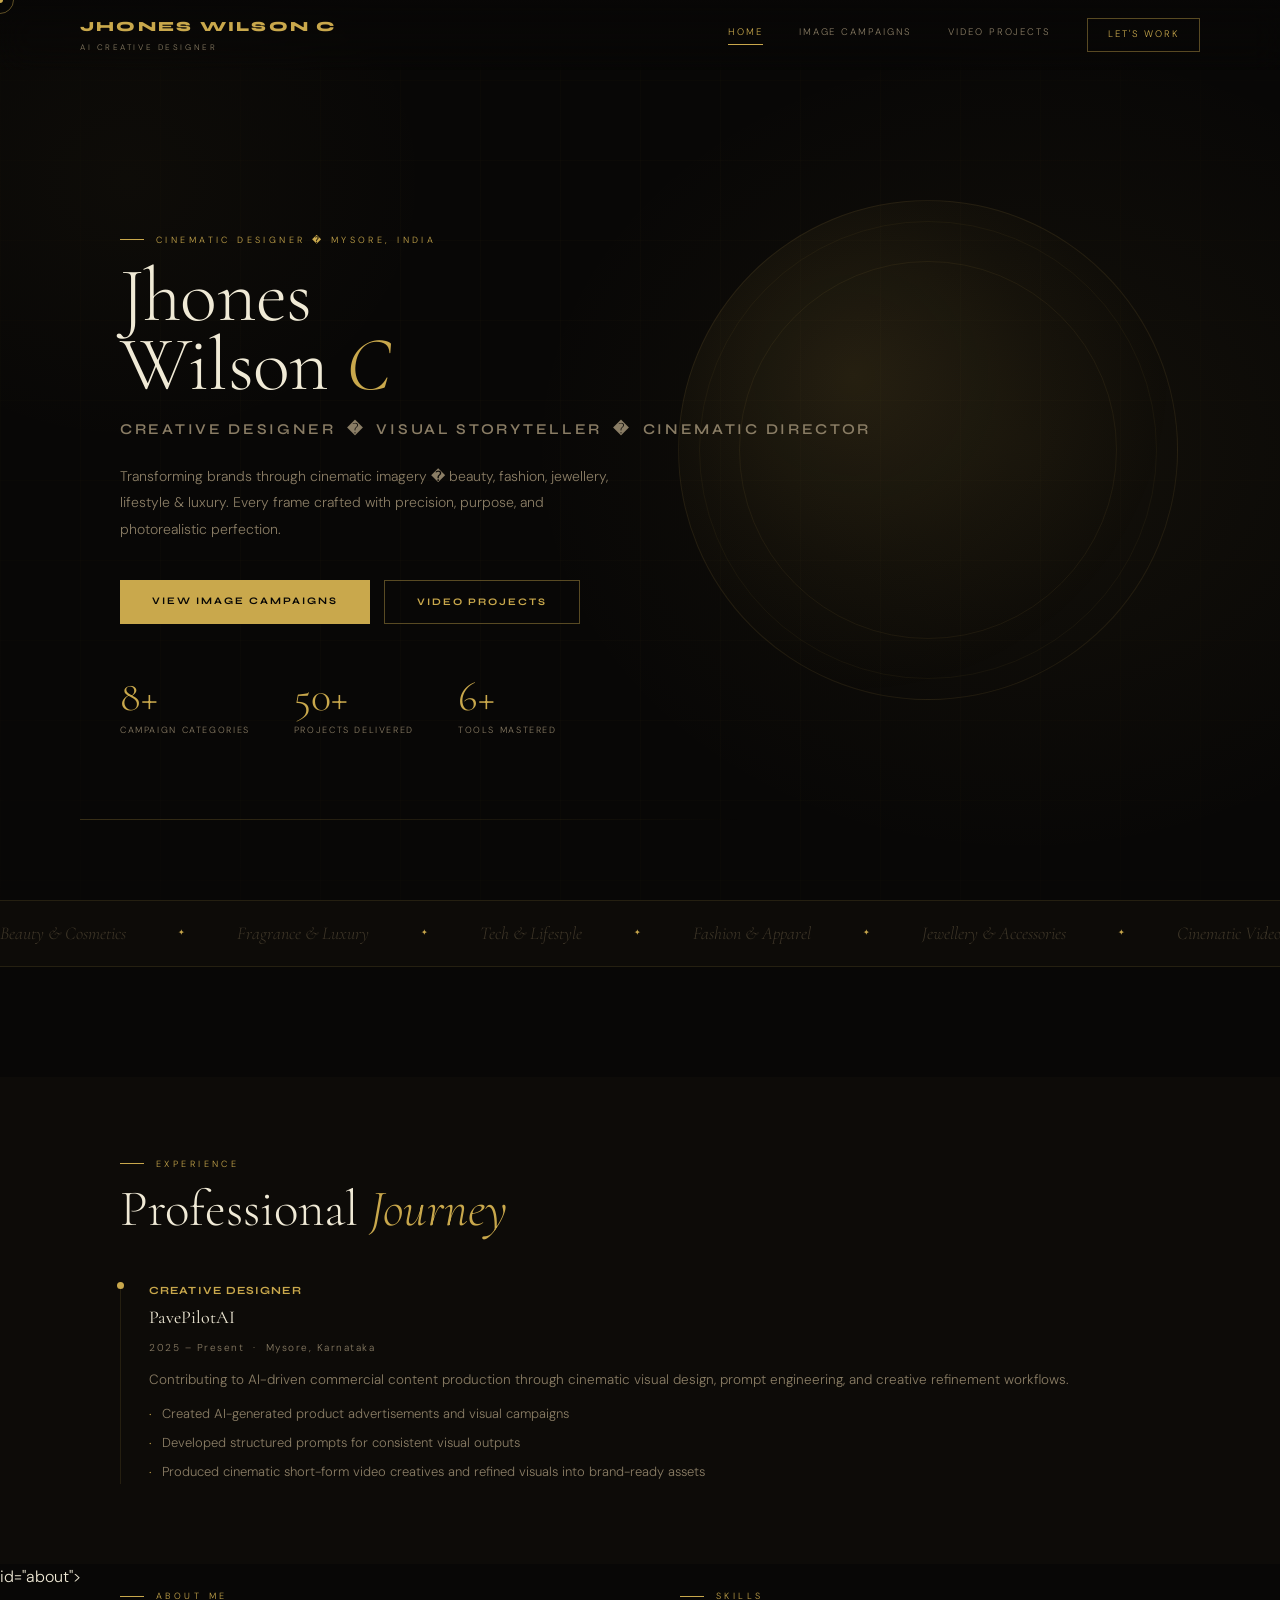
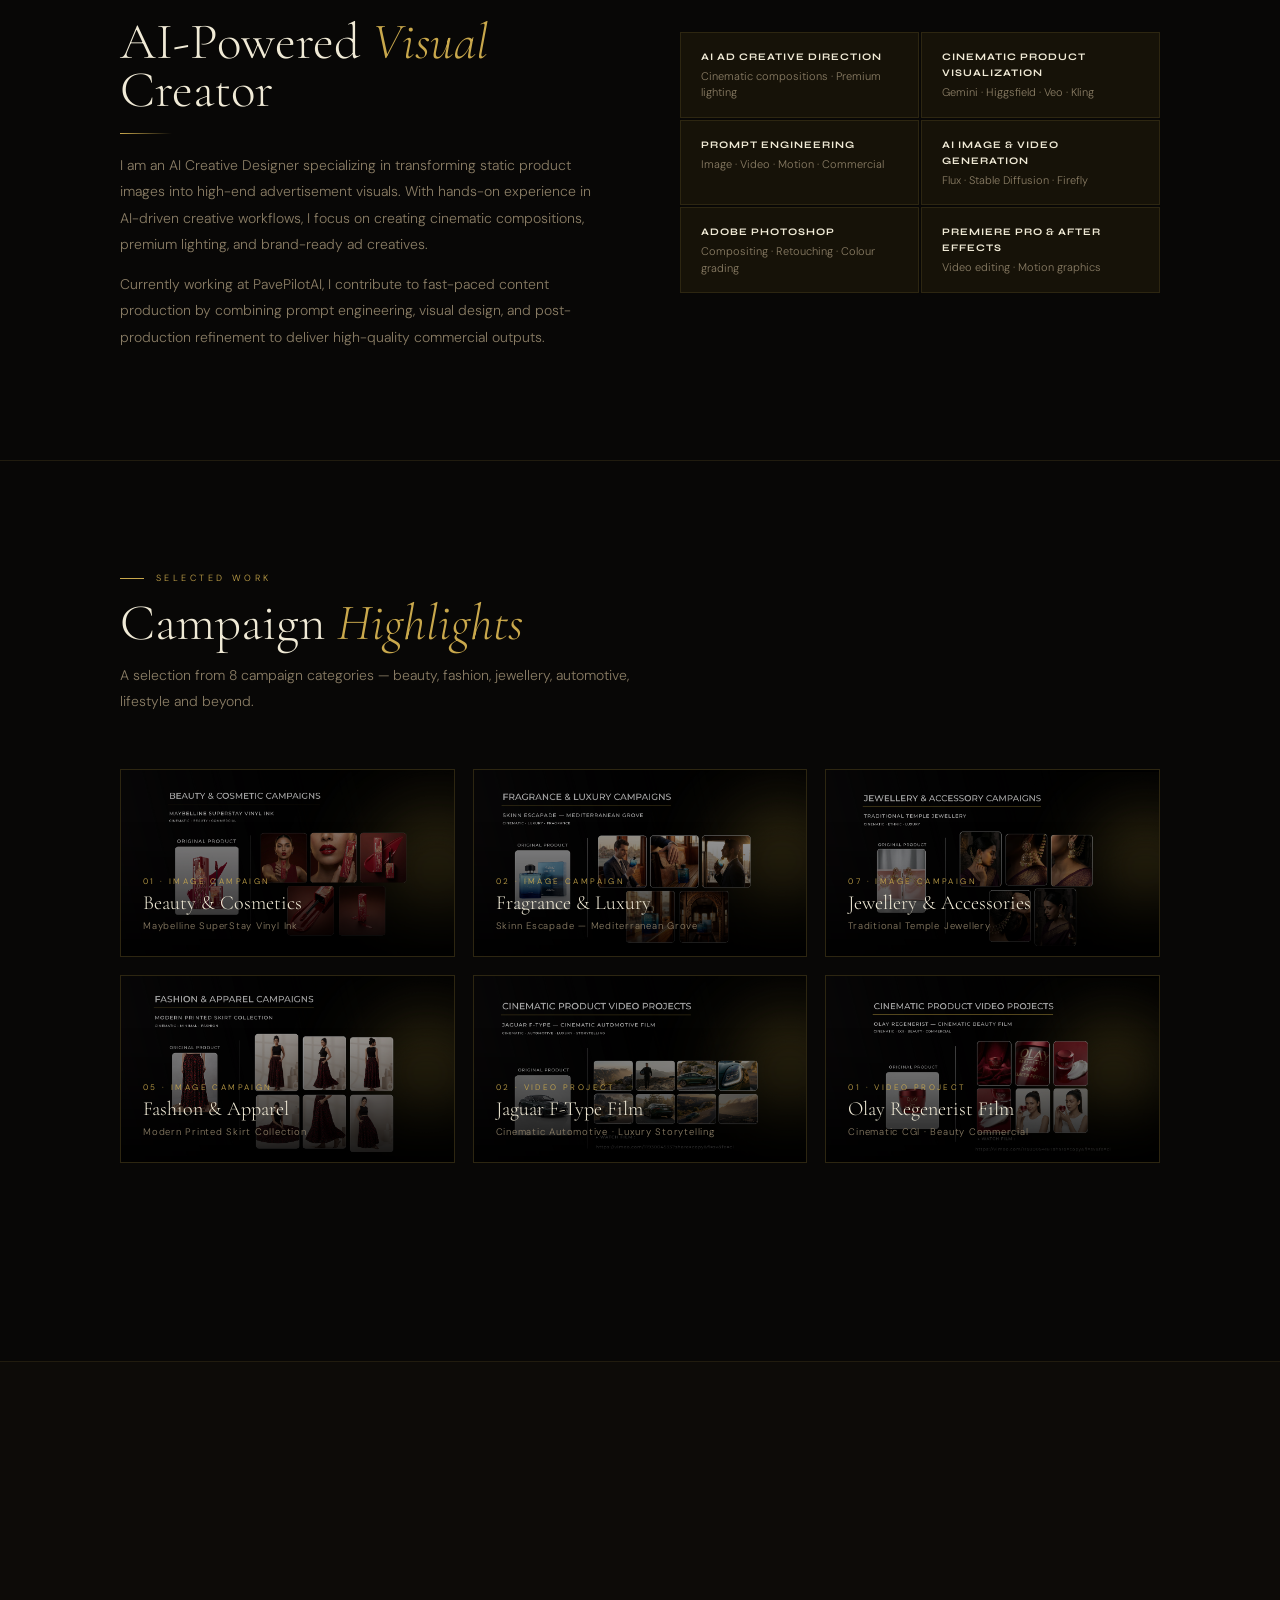
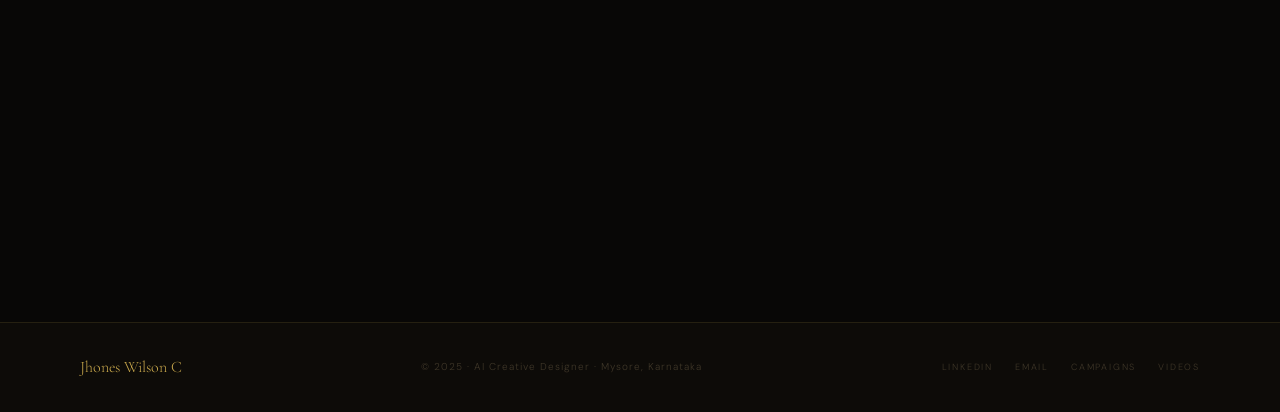
==== commit e306831e: "Add files via upload" ====
--- a/index.html
+++ b/index.html
@@ -291,16 +291,15 @@
   <div class="hero-bg"></div>
   <div class="hero-grid"></div>
   <div class="hero-orb"></div>
-  <div class="hero-vtext">AI � CINEMATIC � COMMERCIAL � STORYTELLING</div>
   <div class="hero-line"></div>
   <div class="hero-inner">
-    <div class="eyebrow hero-eyebrow">AI-Powered Cinematic Designer � Mysore, India</div>
+    <div class="eyebrow hero-eyebrow">Cinematic Designer � Mysore, India</div>
     <h1 class="heading-xl hero-name">
       Jhones<br>Wilson <em class="gold">C</em>
     </h1>
-    <p class="hero-role">AI Creative Designer &nbsp;�&nbsp; Visual Storyteller &nbsp;�&nbsp; Cinematic Director</p>
+    <p class="hero-role">Creative Designer &nbsp;�&nbsp; Visual Storyteller &nbsp;�&nbsp; Cinematic Director</p>
     <p class="body-text hero-desc">
-      Transforming brands through AI-powered cinematic imagery � beauty, fashion, jewellery, lifestyle & luxury. Every frame crafted with precision, purpose, and photorealistic perfection.
+      Transforming brands through cinematic imagery � beauty, fashion, jewellery, lifestyle & luxury. Every frame crafted with precision, purpose, and photorealistic perfection.
     </p>
     <div class="hero-cta">
       <a href="images.html" class="btn btn-gold">View Image Campaigns</a>
@@ -317,7 +316,7 @@
       </div>
       <div>
         <div class="stat-num">6+</div>
-        <div class="stat-lbl">AI Tools Mastered</div>
+        <div class="stat-lbl">Tools Mastered</div>
       </div>
     </div>
   </div>
@@ -348,7 +347,35 @@
 <!-- ══════════════════════════════════════ -->
 <!-- ABOUT                                  -->
 <!-- ══════════════════════════════════════ -->
-<section class="about-section" id="about">
+<section class="about-section" <div class="section-divider"></div>
+
+<!-- ══════════════════════════════════════ -->
+<!-- EXPERIENCE                             -->
+<!-- ══════════════════════════════════════ -->
+<section class="exp-section section-alt" id="experience">
+  <div class="container">
+    <div class="rv"><div class="eyebrow">Experience</div><h2 class="heading-lg">Professional <em class="gold">Journey</em></h2></div>
+    <div style="margin-top:48px; display:flex; flex-direction:column; gap:40px;">
+
+      <div class="exp-card rv d1">
+        <div class="exp-role">Creative Designer</div>
+        <div class="exp-company">PavePilotAI</div>
+        <div class="exp-period">2025 – Present &nbsp;·&nbsp; Mysore, Karnataka</div>
+        <p class="exp-desc">Contributing to AI-driven commercial content production through cinematic visual design, prompt engineering, and creative refinement workflows.</p>
+        <ul class="exp-bullets">
+          <li>Created AI-generated product advertisements and visual campaigns</li>
+          <li>Developed structured prompts for consistent visual outputs</li>
+          <li>Produced cinematic short-form video creatives and refined visuals into brand-ready assets</li>
+        </ul>
+      </div>
+
+    </div>
+  </div>
+</section>
+
+
+
+id="about">
   <div class="container">
     <div class="about-grid">
 
@@ -394,32 +421,6 @@
             <div class="skill-tools">Video editing · Motion graphics</div>
           </div>
         </div>
-      </div>
-
-    </div>
-  </div>
-</section>
-
-<div class="section-divider"></div>
-
-<!-- ══════════════════════════════════════ -->
-<!-- EXPERIENCE                             -->
-<!-- ══════════════════════════════════════ -->
-<section class="exp-section section-alt" id="experience">
-  <div class="container">
-    <div class="rv"><div class="eyebrow">Experience</div><h2 class="heading-lg">Professional <em class="gold">Journey</em></h2></div>
-    <div style="margin-top:48px; display:flex; flex-direction:column; gap:40px;">
-
-      <div class="exp-card rv d1">
-        <div class="exp-role">AI Creative Designer</div>
-        <div class="exp-company">PavePilotAI</div>
-        <div class="exp-period">2025 – Present &nbsp;·&nbsp; Mysore, Karnataka</div>
-        <p class="exp-desc">Contributing to AI-driven commercial content production through cinematic visual design, prompt engineering, and creative refinement workflows.</p>
-        <ul class="exp-bullets">
-          <li>Created AI-generated product advertisements and visual campaigns</li>
-          <li>Developed structured prompts for consistent visual outputs</li>
-          <li>Produced cinematic short-form video creatives and refined visuals into brand-ready assets</li>
-        </ul>
       </div>
 
     </div>
@@ -515,7 +516,7 @@
       <div class="eyebrow">Services</div>
       <h2 class="heading-lg">What I <em class="gold">Offer</em></h2>
     </div>
-    <p class="services-intro rv d1">AI-Driven Visual Storytelling, Cinematic Commercials & Premium Brand Content</p>
+    <p class="services-intro rv d1">Visual Storytelling, Cinematic Commercials & Premium Brand Content</p>
 
     <div class="services-grid rv d2">
       <div class="service-item">
@@ -564,11 +565,11 @@
 <section class="stack-section" id="stack">
   <div class="container">
     <div class="rv">
-      <div class="eyebrow">AI Creative Stack & Workflow</div>
-      <h2 class="heading-lg">AI-Driven Commercial Content<br><em class="gold">Creation</em> for Cinematic Brand Storytelling</h2>
+      <div class="eyebrow">Creative Stack & Workflow</div>
+      <h2 class="heading-lg">Commercial Content<br><em class="gold">Creation</em> for Cinematic Brand Storytelling</h2>
     </div>
     <p class="body-text rv d1" style="margin-top:14px; max-width:640px;">
-      AI · Storytelling · Visual Direction · Generative Workflows
+      Storytelling · Visual Direction · Generative Workflows
     </p>
 
     <div class="stack-cols rv d2">
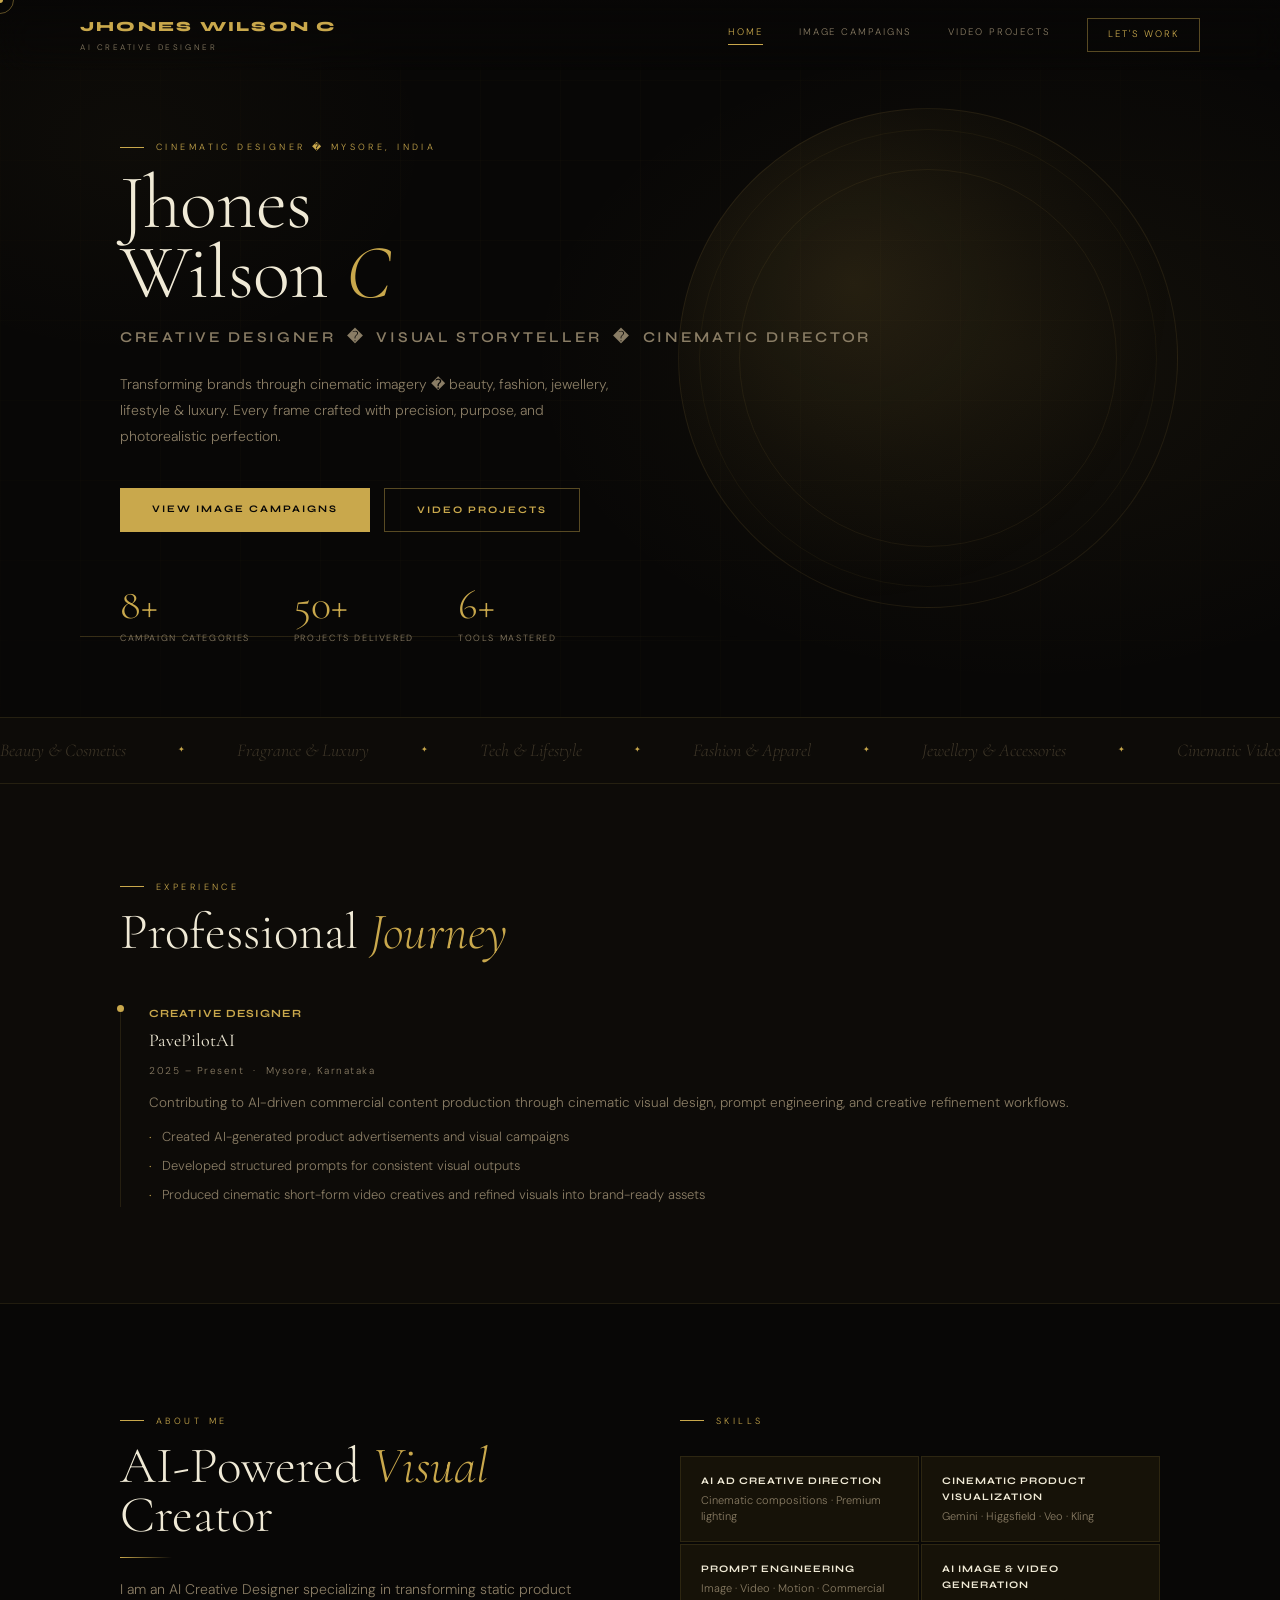
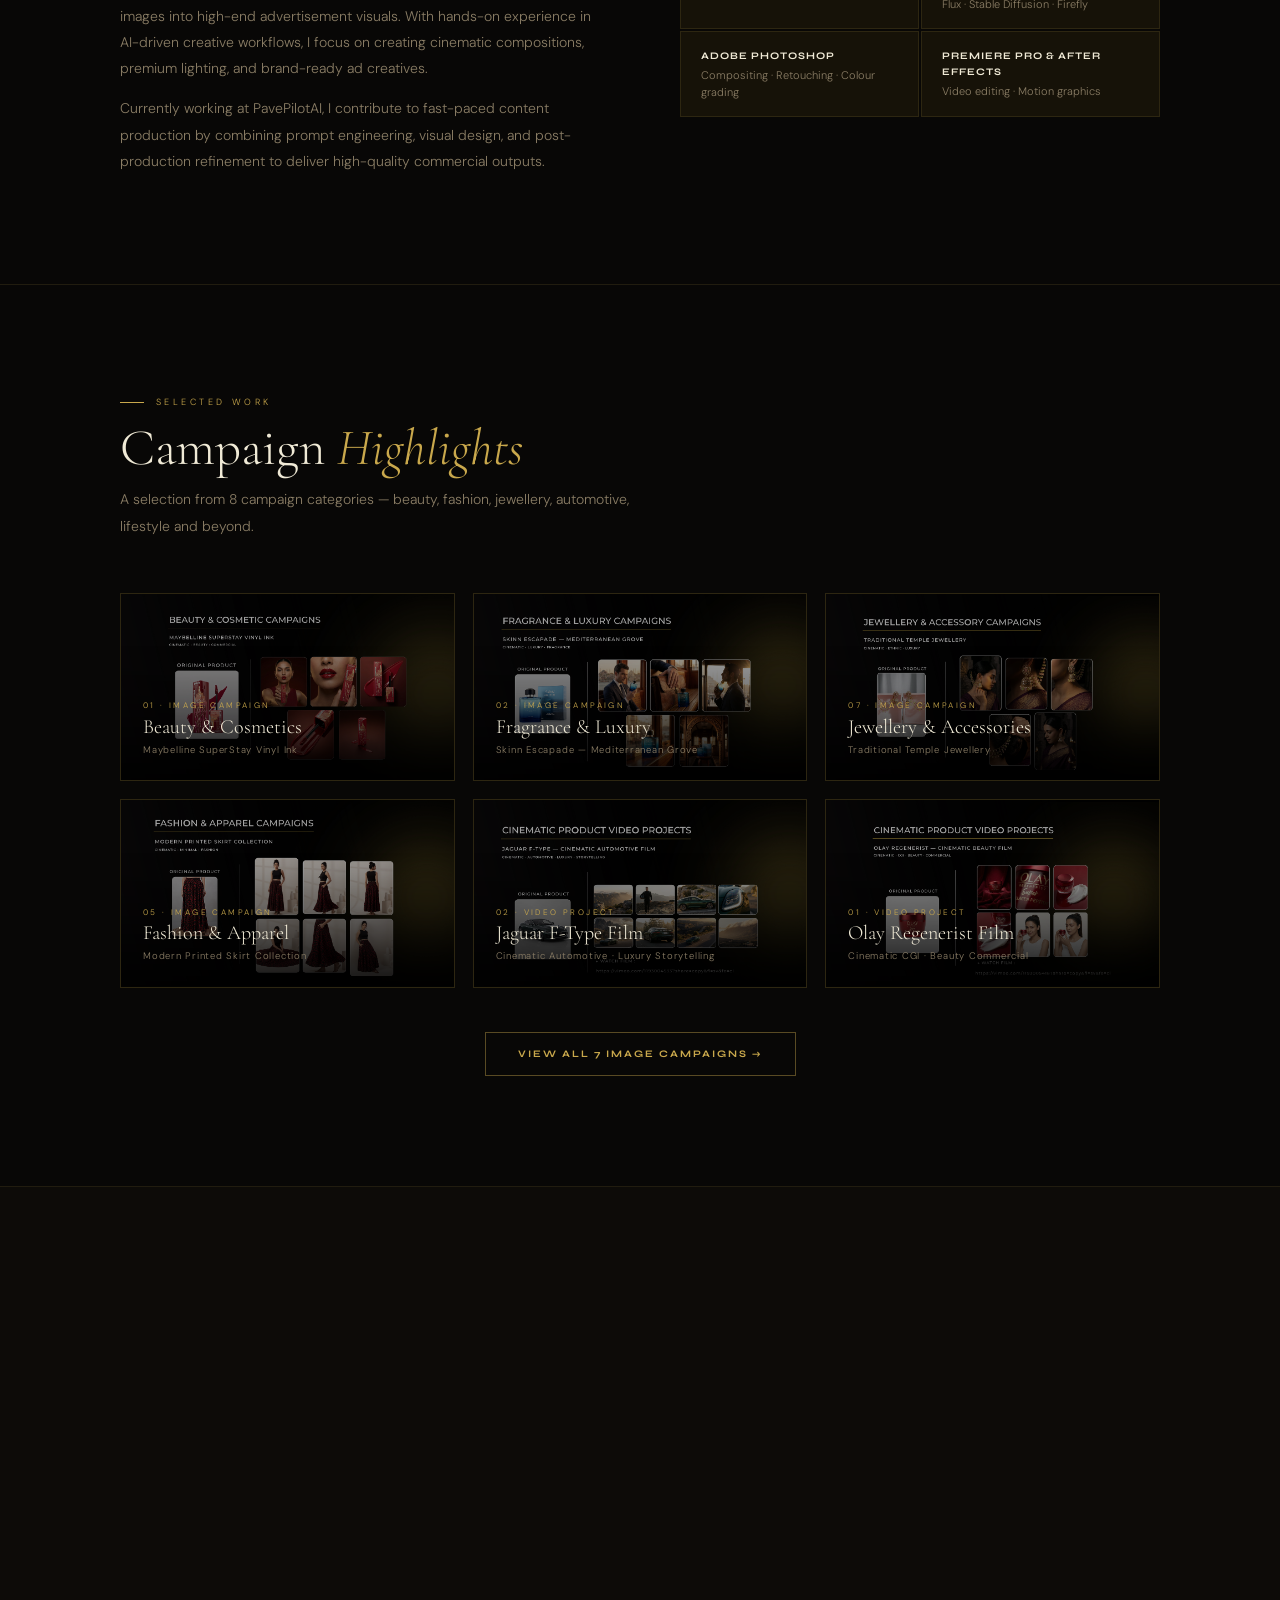
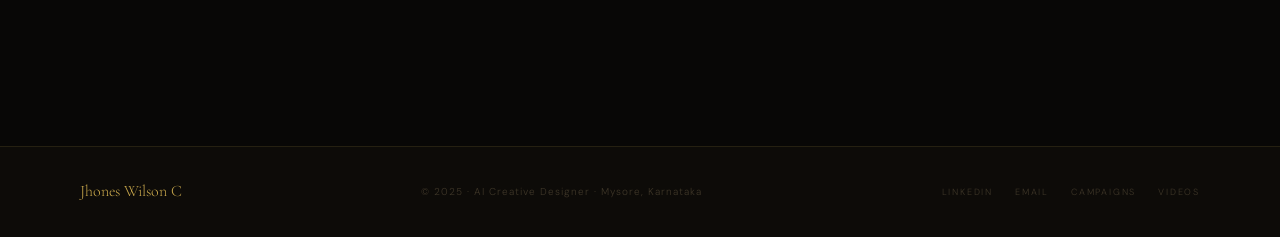
==== commit 436565e3: "Add files via upload" ====
--- a/index.html
+++ b/index.html
@@ -10,12 +10,12 @@
 
   /* ── HERO ── */
   .hero {
-    min-height: 100vh;
+    min-height: auto;
+    padding: 140px 0 72px;
     display: flex;
     align-items: center;
     position: relative;
     overflow: hidden;
-    padding-top: 70px;
   }
   .hero-bg {
     position: absolute; inset: 0;
@@ -99,7 +99,7 @@
   .stat-lbl { font-size:9px; letter-spacing:.18em; text-transform:uppercase; color:var(--muted); margin-top:5px; }
 
   /* ── ABOUT ── */
-  .about-section { padding: 110px 0; }
+  .about-section { padding:110px 0; }
   .about-grid { display:grid; grid-template-columns:1fr 1fr; gap:80px; align-items:start; }
   .skills-grid { display:grid; grid-template-columns:1fr 1fr; gap:2px; margin-top:28px; }
   .skill-card {
@@ -116,7 +116,7 @@
   .skill-tools { font-size:11px; color:var(--muted); margin-top:3px; line-height:1.5; }
 
   /* ── EXPERIENCE ── */
-  .exp-section { padding:80px 0; }
+  .exp-section { padding:96px 0; }
   .exp-card { border-left:1px solid var(--bdr); padding-left:28px; position:relative; }
   .exp-card::before { content:''; position:absolute; left:-4px; top:0; width:7px; height:7px; border-radius:50%; background:var(--gold); }
   .exp-role { font-family:'Syne',sans-serif; font-size:11px; font-weight:700; letter-spacing:.1em; text-transform:uppercase; color:var(--gold); }
@@ -345,11 +345,6 @@
 </div>
 
 <!-- ══════════════════════════════════════ -->
-<!-- ABOUT                                  -->
-<!-- ══════════════════════════════════════ -->
-<section class="about-section" <div class="section-divider"></div>
-
-<!-- ══════════════════════════════════════ -->
 <!-- EXPERIENCE                             -->
 <!-- ══════════════════════════════════════ -->
 <section class="exp-section section-alt" id="experience">
@@ -373,9 +368,12 @@
   </div>
 </section>
 
-
-
-id="about">
+<div class="section-divider"></div>
+
+<!-- ══════════════════════════════════════ -->
+<!-- ABOUT                                  -->
+<!-- ══════════════════════════════════════ -->
+<section class="about-section" id="about">
   <div class="container">
     <div class="about-grid">
 
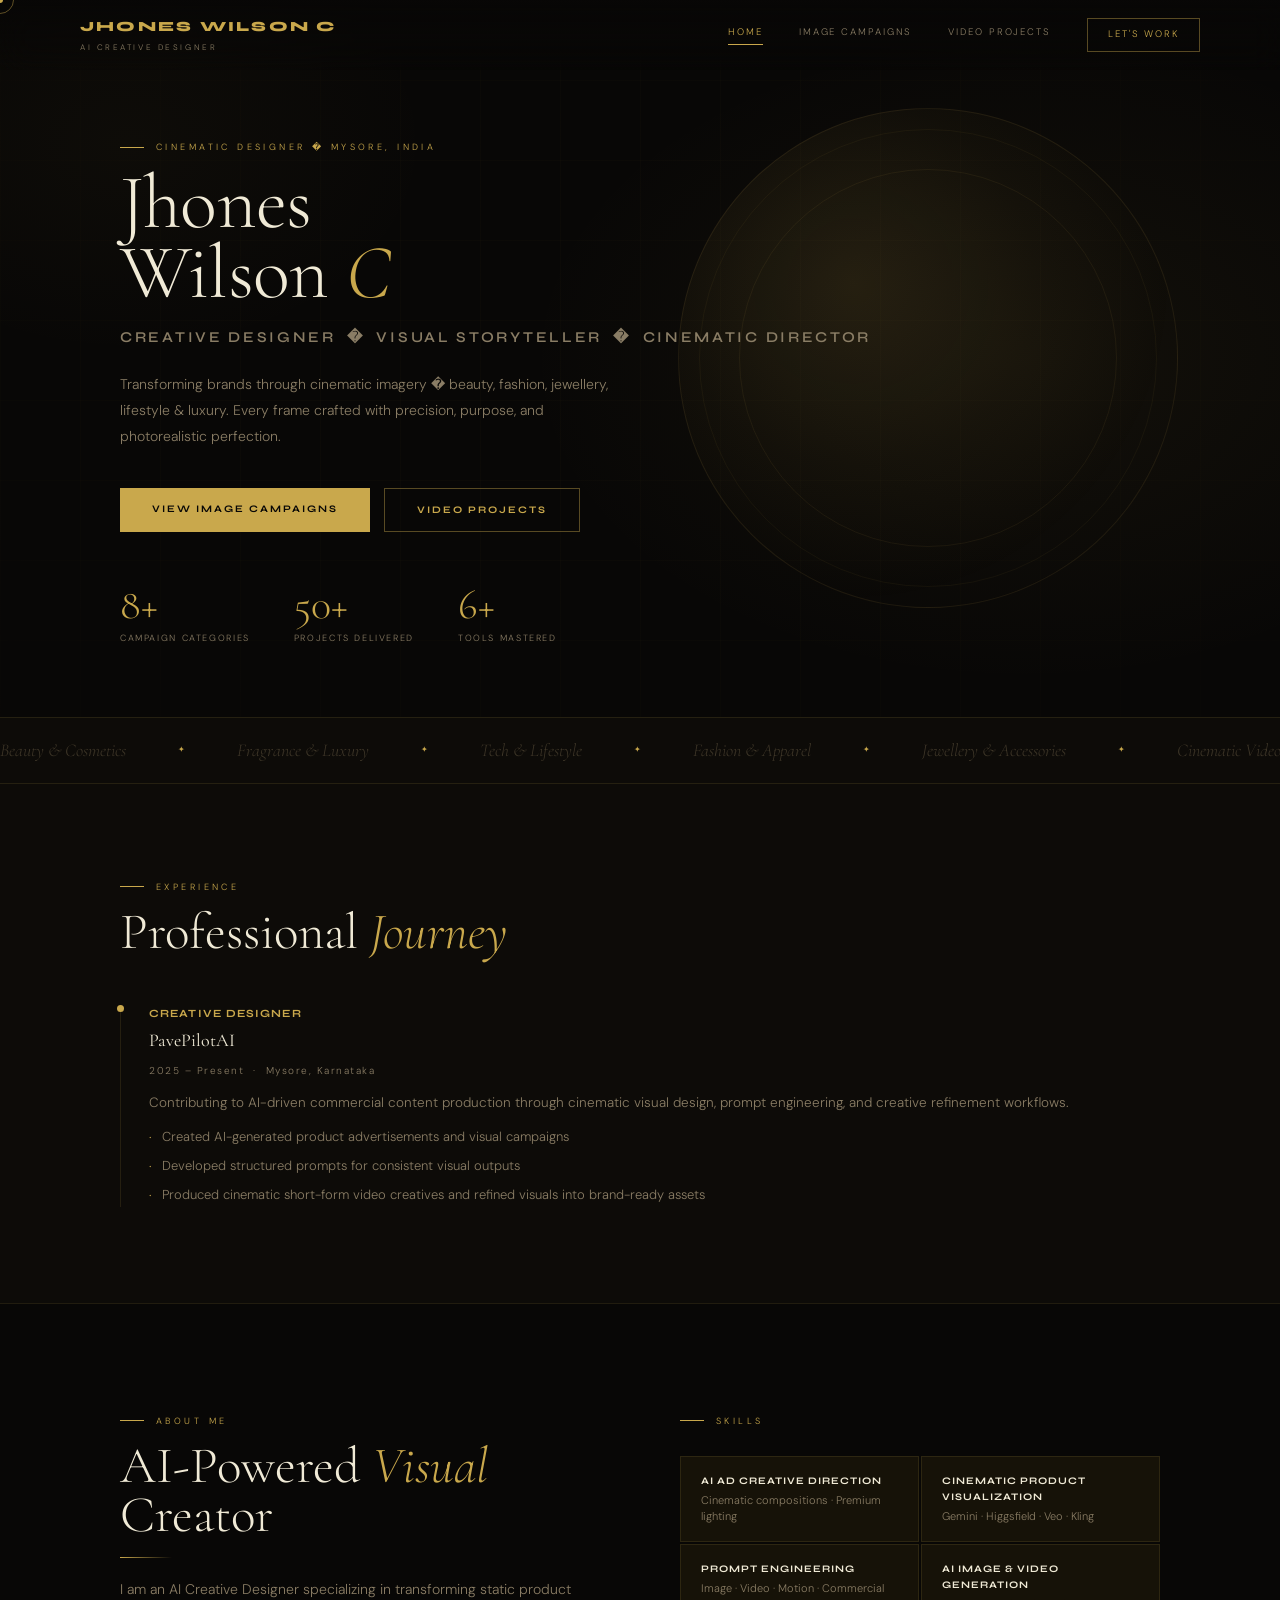
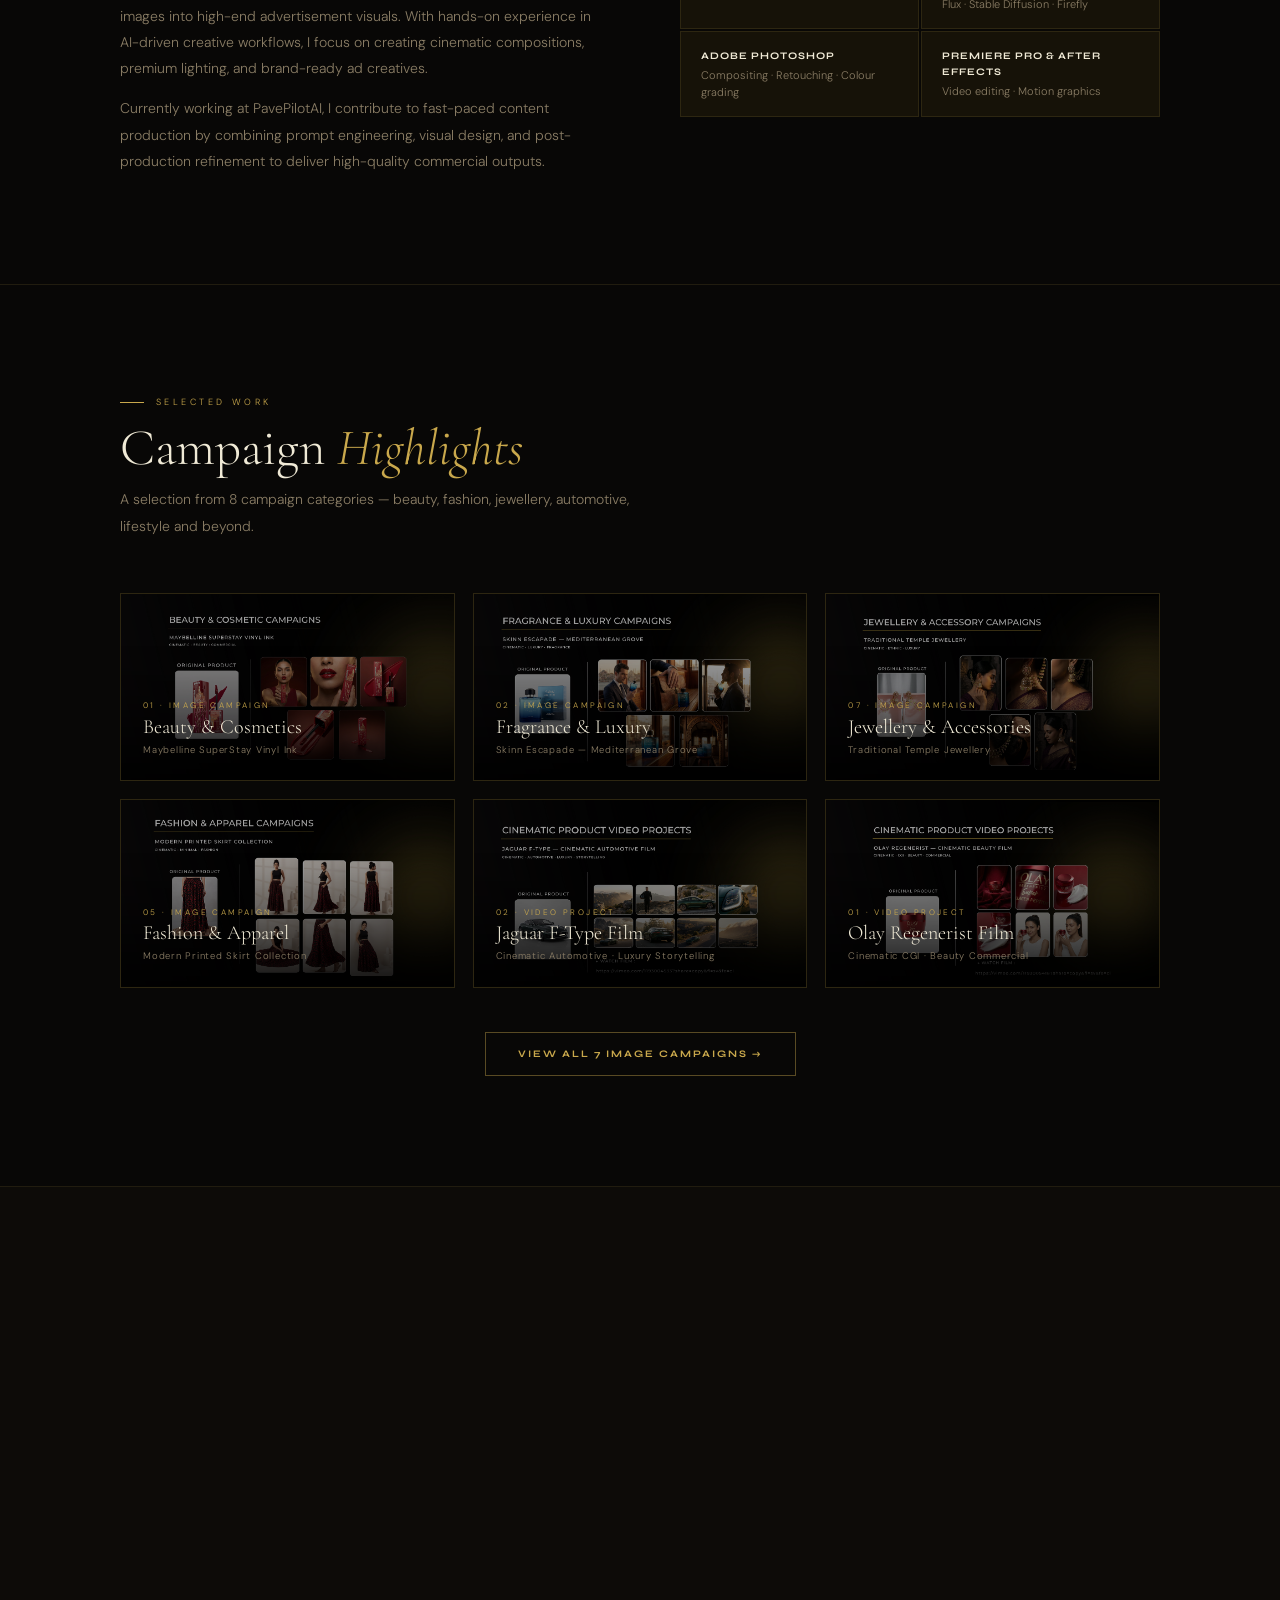
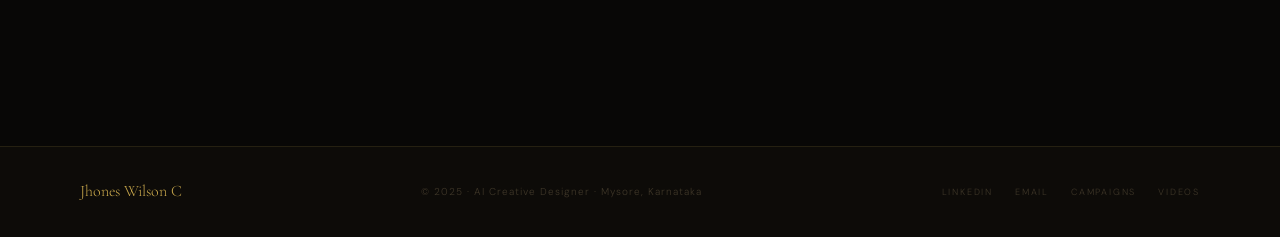
==== commit 44009677: "Add files via upload" ====
--- a/index.html
+++ b/index.html
@@ -291,7 +291,7 @@
   <div class="hero-bg"></div>
   <div class="hero-grid"></div>
   <div class="hero-orb"></div>
-  <div class="hero-line"></div>
+
   <div class="hero-inner">
     <div class="eyebrow hero-eyebrow">Cinematic Designer � Mysore, India</div>
     <h1 class="heading-xl hero-name">
